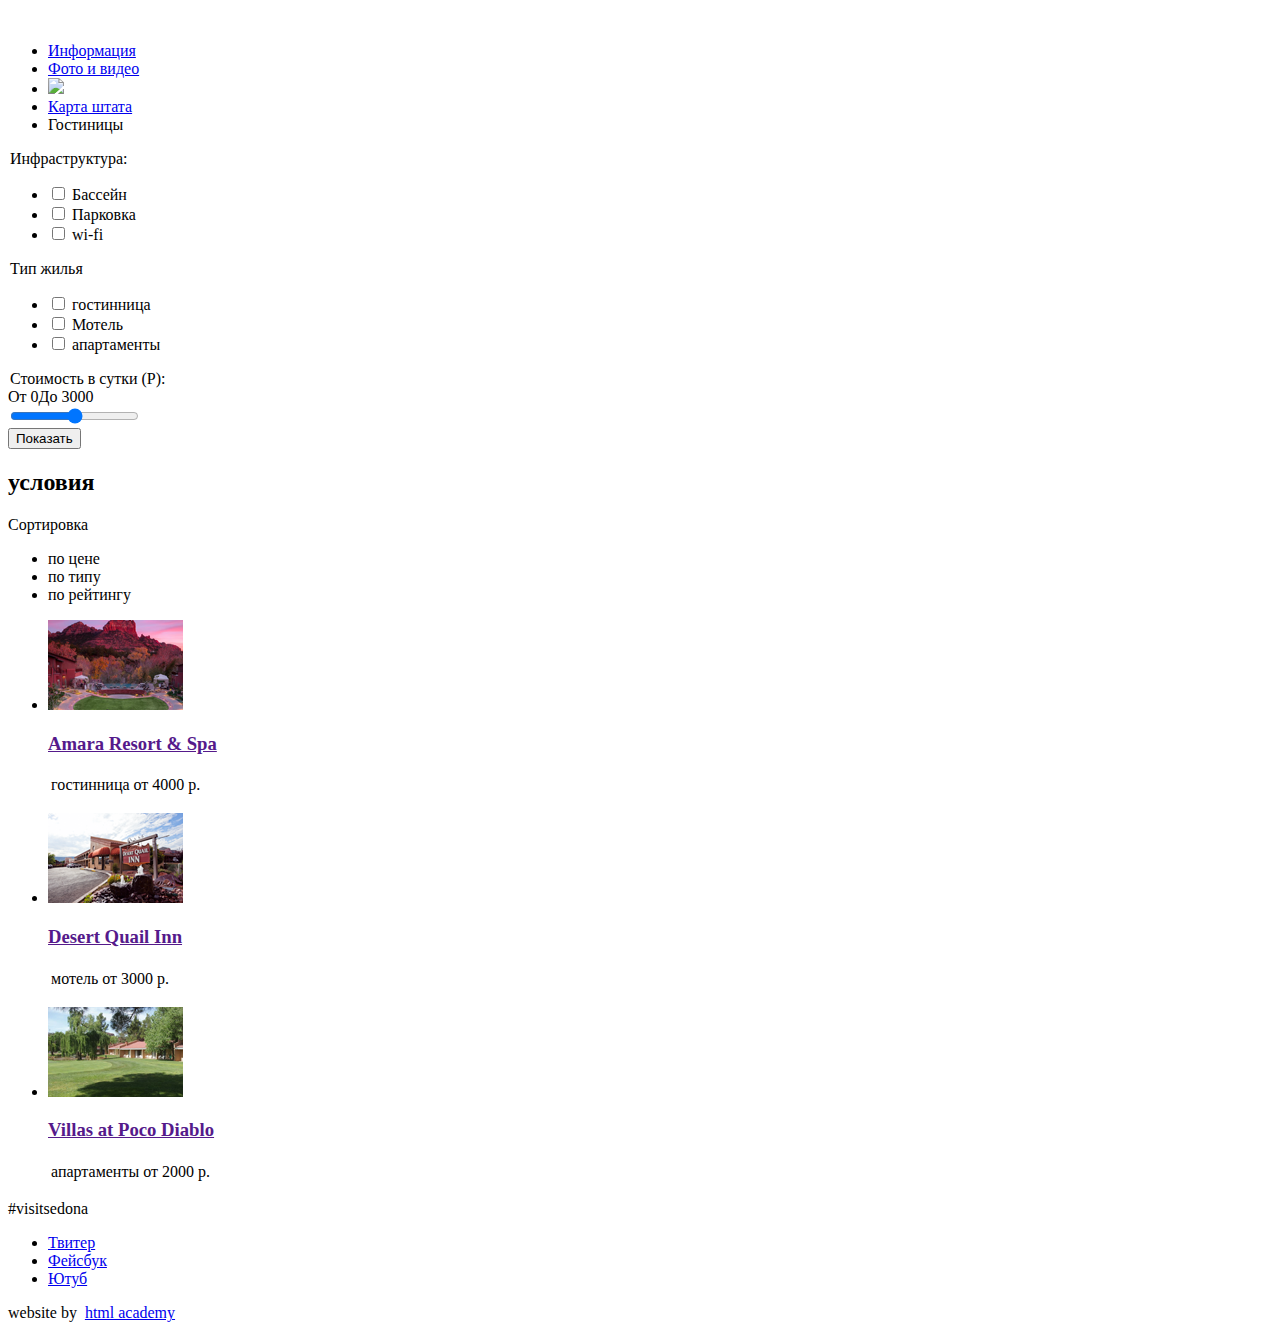
==== hotels.html @ 31e9baf9 "5 задание ... понял что ничего похоже не понял" ====
<!DOCTYPE html>
<html lang="ru">

<head>
  <meta charset="utf-8">
  <title>HTML Academy: Седона</title>
</head>

<body>
  <header>
    <nav class="main-navigation">
      <img src="https://via.placeholder.com/150x100" alt="">
      <ul>
        <li><a href="#">Информация</a></li>
        <li><a href="#">Фото и видео</a></li>
        <li><a href="index.html"><img src="img/logo-sedon.svg"></a></li>
        <li><a href="#">Карта штата</a></li>
        <li><a>Гостиницы</a></li>
      </ul>
    </nav>
  </header>
  <main>
    <form action="https://echo.htmlacademy.ru" method="post">
      <fildset class="checkbox-infrastructure">
        <legend class="infrastructure-legend">Инфраструктура:</legend>
        <div class="infrastructure">
          <ul>
            <li>
              <input type="checkbox" name="swiming-pool" id="a-swiming-pool">
              <label for="swiming-pool">Бассейн</label>
            </li>
            <li>
              <input type="checkbox" name="parking" id="a-parking">
              <label for="parking">Парковка</label>
            </li>
            <li>
              <input type="checkbox" name="wi-fi" id="a-wi-fi">
              <label for="a-wi-fi">wi-fi</label>
            </li>
          </ul>
        </div>
      </fildset>
      <fildset class="checkbox-type-of-house">
        <legend class="type-of-house-legend">Тип жилья</legend>
        <div class="type-of-house">
          <ul>
            <li>
              <input type="checkbox" name="hotel" id="a-hotel">
              <label for="a-hotel">гостинница</label>
            </li>
            <li>
              <input type="checkbox" name="motel" id="a-motel">
              <label for="a-motel">Мотель</label>
            </li>
            <li>
              <input type="checkbox" name="apartments" id="a-apartments">
              <label for="a-apartments">апартаменты</label>
            </li>
          </ul>
        </div>
      </fildset>
      <fildset>
        <legend class="price-per-day-legend">Стоимость в сутки (Р):</legend>
        <div class="price-per-day">
          <span class="price-min">От 0</span><span class="price-max">До 3000</span>
        </div>
        <div class="price-range">
          <label for="price-range"></label>
          <input type="range" name="price" id="price-range" min="0" max="3000" step="1">
        </div>
        <div class="show-request">
          <button type="submit" class="show-request">Показать</button>
        </div>
      </fildset>
    </form>
    <section>
      <h2 class="conditions">условия</h2>
    </section>
    <section>
      <p>Сортировка</p>
      <ul>
        <li class="price">по цене</li>
        <li class="type">по типу</li>
        <li class="rating">по рейтингу</li>
      </ul>
      <ul>
        <li>
          <img src="img/hotel-amara-resort.png">
          <h3 class="hotel-name"><a href="">Amara Resort & Spa</a></h3>
          <table>
            <tr>
              <td class="pricehotel">гостинница</td>
              <td class="pricehotel">от 4000 р.</td>
            </tr>
          </table>
          <a href="#"></a>
          <a href="#"></a>
        </li>
      </ul>
      <ul>
        <li>
          <img src="img/hotel-desert-quail.png">
          <h3 class="hotel-name"><a href="">Desert Quail Inn</a></h3>
          <table>
            <tr>
              <td class="pricehotel">мотель</td>
              <td class="pricehotel">от 3000 р.</td>
            </tr>
          </table>
          <a href="#"></a>
          <a href="#"></a>
        </li>
      </ul>
      <ul>
        <li>
          <img src="img/hotel-villas-at-poco-diablo.png">
          <h3 class="hotel-name"><a href="">Villas at Poco Diablo</a></h3>
          <table>
            <tr>
              <td class="pricehotel">апартаменты</td>
              <td class="pricehotel">от 2000 р.</td>
            </tr>
          </table>
          <a href="#"></a>
          <a href="#"></a>
        </li>
      </ul>
    </section>
  </main>
  <footer>
    <p>#visitsedona</p>
    <ul>
      <li><a href="#" class="social-link twitter" aria-label="">Твитер</a></li>
      <li><a href="#" class="social-link facebook" aria-label="">Фейсбук</a></li>
      <li><a href="#" class="social-link youtube" aria-label="">Ютуб</a></li>
    </ul>
    <span>website by</span>
    <img src="">
    <a href="https://htmlacademy.ru">html academy</a>
  </footer>
</body>

</html>
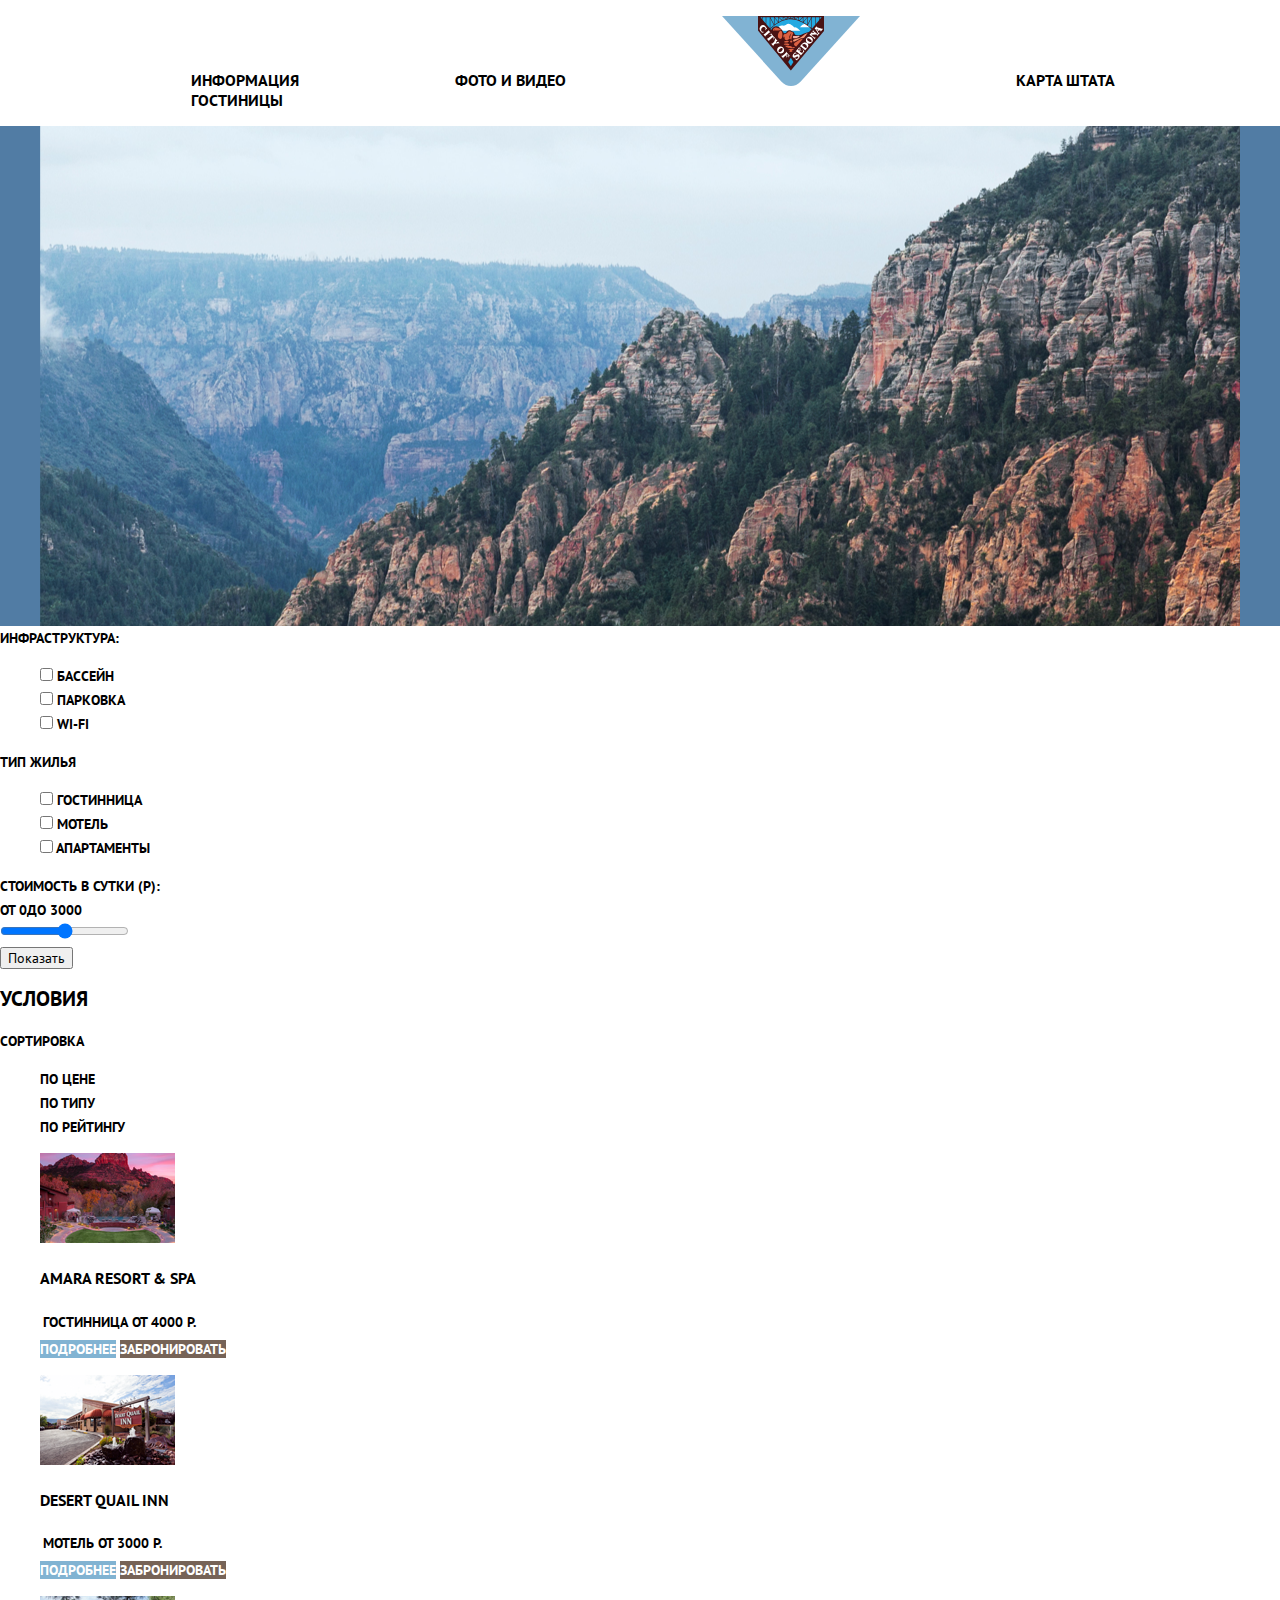
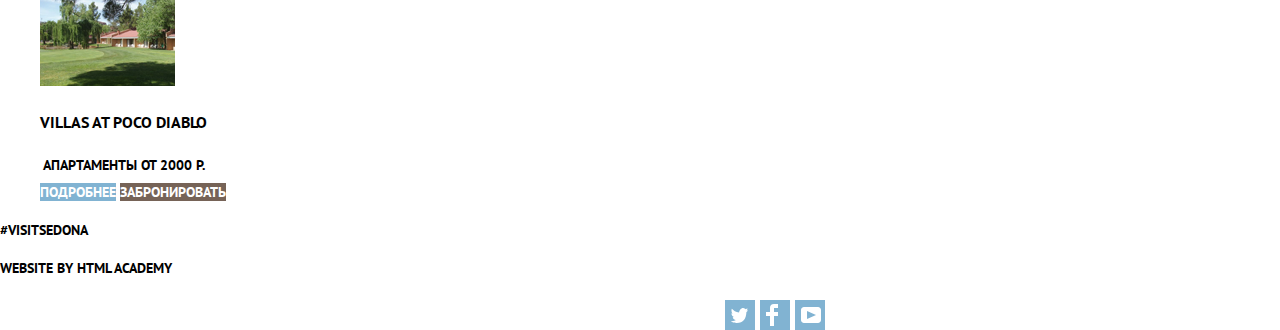
==== commit 78a45bf8: "выполнил 2 задания 5 урока" ====
--- a/hotels.html
+++ b/hotels.html
@@ -4,22 +4,28 @@
 <head>
   <meta charset="utf-8">
   <title>HTML Academy: Седона</title>
+  <link href="https://fonts.googleapis.com/css?family=PT+Sans:400,700&amp;subset=latin,cyrillic" rel="stylesheet"
+    type="text/css">
+  <link href="css/normalize.css" rel="stylesheet">
+  <link href="css/hotels.css" rel="stylesheet">
 </head>
 
 <body>
   <header>
     <nav class="main-navigation">
-      <img src="https://via.placeholder.com/150x100" alt="">
-      <ul>
+      <ul class="site-navigation">
         <li><a href="#">Информация</a></li>
         <li><a href="#">Фото и видео</a></li>
-        <li><a href="index.html"><img src="img/logo-sedon.svg"></a></li>
+        <li><a href="index.html"><img src="img/logo-sedona.svg" width="138" height="70" alt="Седона"></a></li>
         <li><a href="#">Карта штата</a></li>
         <li><a>Гостиницы</a></li>
       </ul>
     </nav>
   </header>
   <main>
+    <div class="top-image">
+      <img class="word-welcome">
+    </div>
     <form action="https://echo.htmlacademy.ru" method="post">
       <fildset class="checkbox-infrastructure">
         <legend class="infrastructure-legend">Инфраструктура:</legend>
@@ -83,60 +89,63 @@
         <li class="type">по типу</li>
         <li class="rating">по рейтингу</li>
       </ul>
+      <div class="hotels">
       <ul>
         <li>
           <img src="img/hotel-amara-resort.png">
-          <h3 class="hotel-name"><a href="">Amara Resort & Spa</a></h3>
+          <h3><a class="hotel-name amara" href="">Amara Resort & Spa</a></h3>
           <table>
             <tr>
               <td class="pricehotel">гостинница</td>
               <td class="pricehotel">от 4000 р.</td>
             </tr>
           </table>
-          <a href="#"></a>
-          <a href="#"></a>
+          <a class="btn-left" href="#">Подробнее</a>
+          <a class="btn-right" href="#">Забронировать</a>
         </li>
       </ul>
       <ul>
         <li>
           <img src="img/hotel-desert-quail.png">
-          <h3 class="hotel-name"><a href="">Desert Quail Inn</a></h3>
+          <h3><a class="hotel-name quail" href="">Desert Quail Inn</a></h3>
           <table>
             <tr>
               <td class="pricehotel">мотель</td>
               <td class="pricehotel">от 3000 р.</td>
             </tr>
           </table>
-          <a href="#"></a>
-          <a href="#"></a>
+          <a class="btn-left" href="#">Подробнее</a>
+          <a class="btn-right" href="#">Забронировать</a>
         </li>
       </ul>
       <ul>
         <li>
           <img src="img/hotel-villas-at-poco-diablo.png">
-          <h3 class="hotel-name"><a href="">Villas at Poco Diablo</a></h3>
+          <h3><a class="hotel-name poco" href="">Villas at Poco Diablo</a></h3>
           <table>
             <tr>
               <td class="pricehotel">апартаменты</td>
               <td class="pricehotel">от 2000 р.</td>
             </tr>
           </table>
-          <a href="#"></a>
-          <a href="#"></a>
+          <a class="btn-left" href="#">Подробнее</a>
+          <a class="btn-right" href="#">Забронировать</a>
         </li>
       </ul>
+      </div>
     </section>
   </main>
   <footer>
     <p>#visitsedona</p>
-    <ul>
-      <li><a href="#" class="social-link twitter" aria-label="">Твитер</a></li>
-      <li><a href="#" class="social-link facebook" aria-label="">Фейсбук</a></li>
-      <li><a href="#" class="social-link youtube" aria-label="">Ютуб</a></li>
+    <ul class="social">
+      <li><a class="social-link" href="#" value="twitter"><span class="twitter"></span></a> </li>
+      <li><a class="social-link" href="#" value="facebook"><span class="facebook"></span></a></li>
+      <li><a class="social-link" href="#" value="youtube"><span class="youtube"></span></a></li>
     </ul>
-    <span>website by</span>
-    <img src="">
-    <a href="https://htmlacademy.ru">html academy</a>
+    <div class="link-academy">
+      <span class="website-by">website by</span>
+      <a href="https://htmlacademy.ru">html academy</a>
+    </div>
   </footer>
 </body>
 
--- a/css/hotels.css
+++ b/css/hotels.css
@@ -0,0 +1,190 @@
+body {
+  margin: 0;
+  padding: 0;
+
+  font-family: "PT Sans", "Arial", sans-serif;
+  font-size: 14px;
+  line-height: 24px;
+  font-weight: 700;
+  color: #000000;
+  text-transform: uppercase;
+}
+
+a {
+  text-decoration: none;
+}
+
+.main-navigation {
+  font-size: 16px;
+  line-height: 20px;
+}
+
+.site-navigation a {
+  color: #000000;
+}
+
+.site-navigation a:hover {
+  color: #81b3d2;
+}
+
+.site-navigation a:active {
+  color: #cecece;
+}
+
+.site-navigation ul {
+  float: left;
+  margin-left: 150px;
+}
+
+.site-navigation li {
+  display: inline;
+  padding: 0px 1px;
+  margin-left: 150px;
+}
+
+.top-image {
+  position: relative;
+  height: 500px;
+  background: #517ca4 url("../img/sedona-home-screen.png") no-repeat 50% 21%;
+}
+
+ul {
+  list-style: none;
+}
+
+.hotels .amara {
+  color: #000000;
+}
+.hotels .amara:hover {
+  color: #81b3d2;
+}
+.hotels .amara:active {
+  color: #b2b2b2;
+}
+
+.hotels .quail {
+  color: #000000;
+}
+.hotels .quail:hover {
+  color: #81b3d2;
+}
+.hotels .quail:active {
+  color: #b2b2b2;
+}
+
+.hotels .poco {
+  color: #000000;
+}
+.hotels .poco:hover {
+  color: #81b3d2;
+}
+.hotels .poco:active {
+  color: #b2b2b2;
+}
+
+.btn-right {
+  color: white;
+  background-color: #766357;
+}
+
+
+.btn-right:hover {
+  color: white;
+  background-color: #604e43;
+}
+
+.btn-right:active {
+  color: #857871;
+  background-color: #503e33;
+  opacity: 0.8;
+}
+
+.btn-left {
+  background-color: #81b3d2;
+  color: #ffffff;
+}
+
+.btn-left:hover {
+  color: #ffffff;
+  background-color: #669ec0;
+}
+
+.btn-left:active {
+  color: #88b6d1;
+  background-color: #5496bd;
+  opacity: 0.8;
+}
+
+.footer p {
+  top: 15px;
+  position: relative;
+  left: 280px;
+}
+
+.social-link .twitter::before {
+  width: 30px;
+  content: "";
+  height: 30px;
+  left: 725px;
+  top: 1900px;
+  position: absolute;
+  background-position: 6px, center;
+  background-repeat: no-repeat;
+  background-image: url(/img/icon-twitter.svg);
+  background-color: #81b3d2;
+}
+
+.social-link .facebook::before {
+  content: "";
+  width: 30px;
+  height: 30px;
+  left: 760px;
+  top: 1900px;
+  position: absolute;
+  background-position: 6px, center;
+  background-repeat: no-repeat;
+  background-image: url(/img/fb-icon.svg);
+  background-color: #81b3d2;
+}
+
+.social-link .youtube::before {
+  content: "";
+  width: 30px;
+  height: 30px;
+  left: 795px;
+  top: 1900px;
+  position: absolute;
+  background-position: 6px, center;
+  background-repeat: no-repeat;
+  background-image: url(/img/icon-youtube.svg);
+  background-color: #81b3d2;
+}
+
+.social li {
+  background-color: #81b3d2;
+}
+
+.social li:focus {
+  background-color: #669ec0;
+}
+
+.social li:active {
+  background-color: #5496bd;
+  opacity: 0.8;
+}
+
+.footer .link-academy {
+  text-align: right;
+}
+
+.link-academy a {
+  color: #000000
+}
+
+.link-academy a:hover {
+  color: #81b3d2;
+}
+
+.link-academy a:active {
+  color: #bdbbbc;
+}
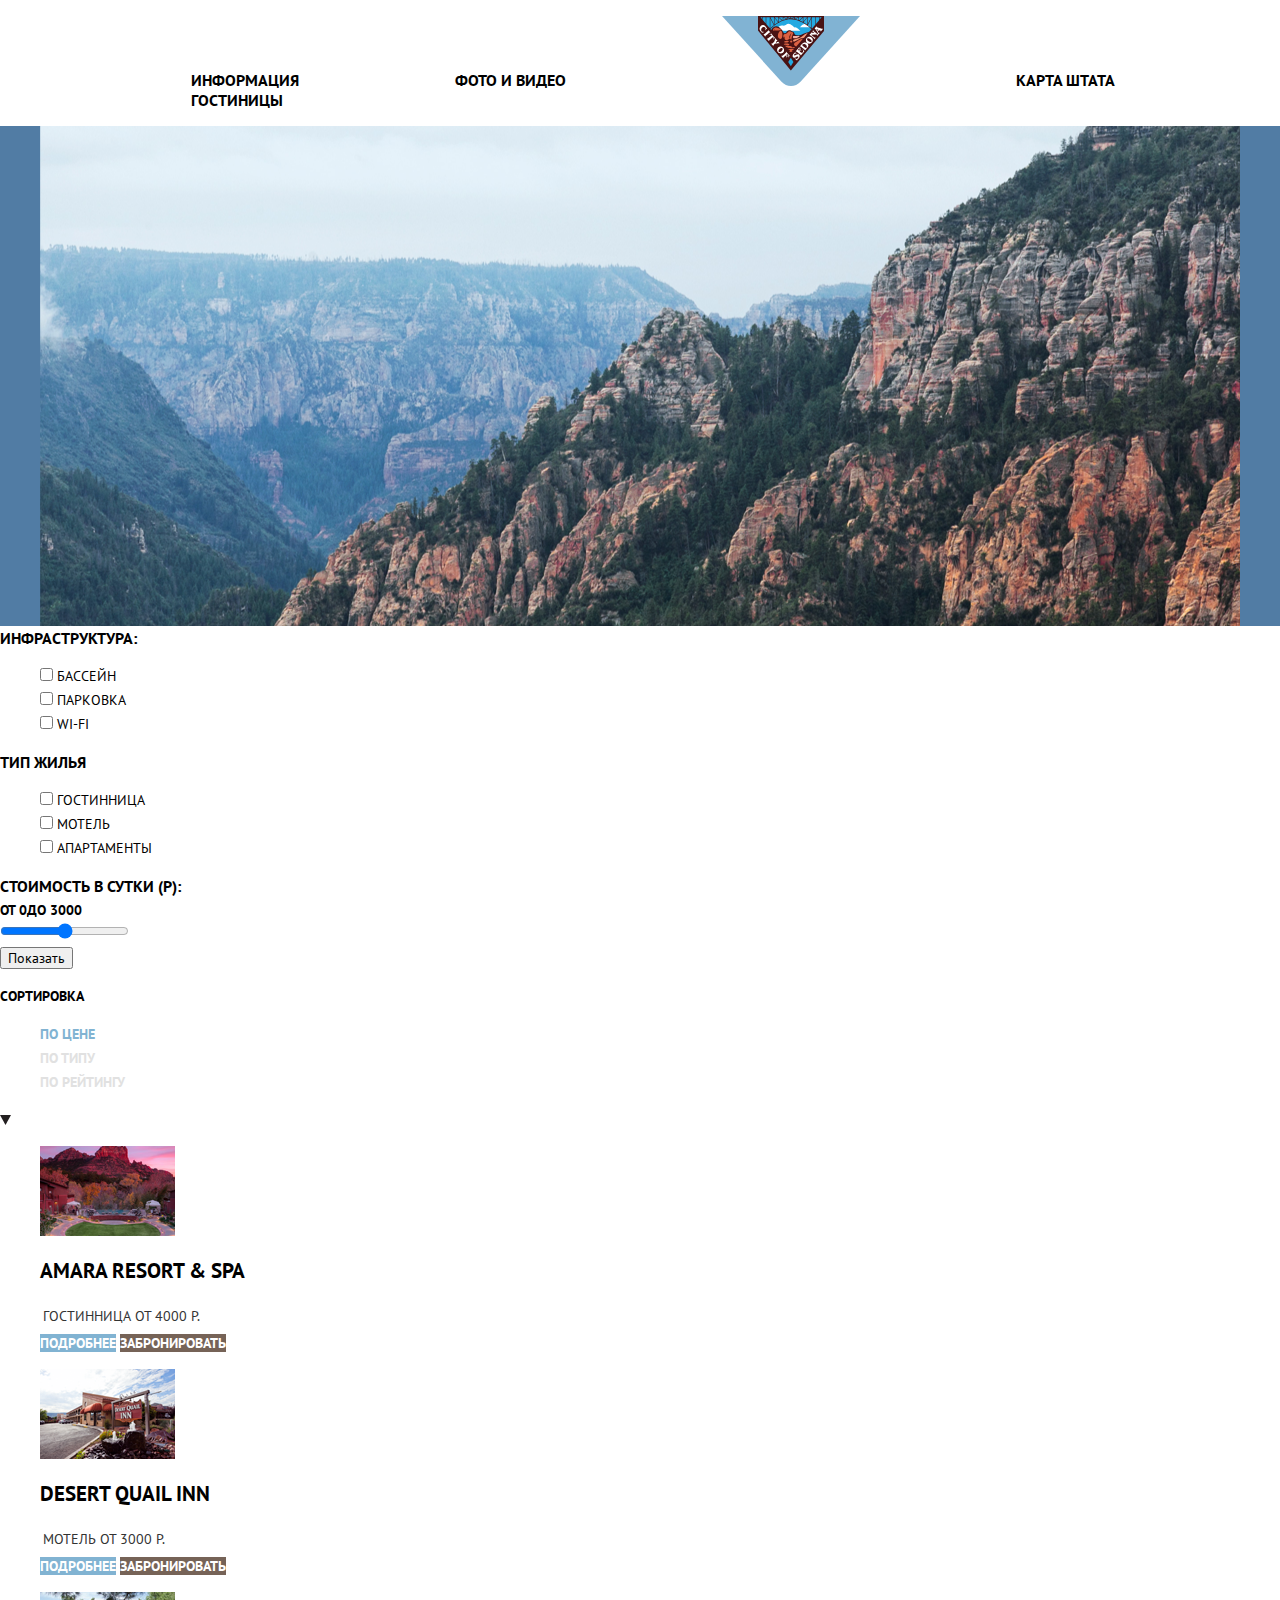
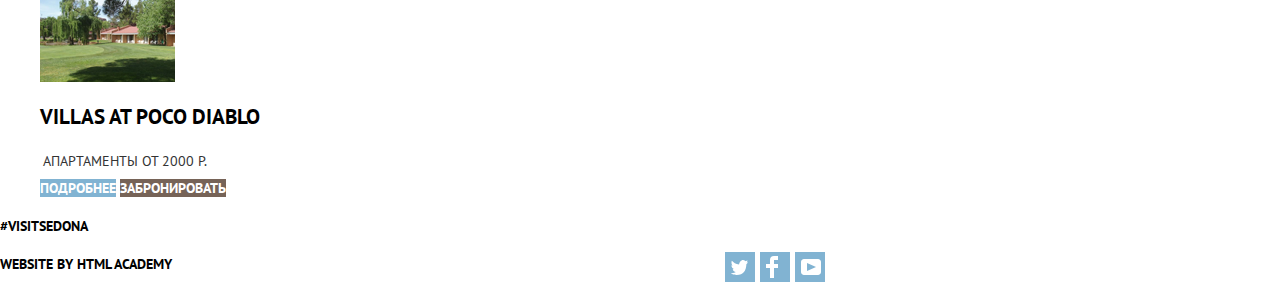
==== commit debfcf47: "доп задание 5 урок." ====
--- a/hotels.html
+++ b/hotels.html
@@ -7,7 +7,7 @@
   <link href="https://fonts.googleapis.com/css?family=PT+Sans:400,700&amp;subset=latin,cyrillic" rel="stylesheet"
     type="text/css">
   <link href="css/normalize.css" rel="stylesheet">
-  <link href="css/hotels.css" rel="stylesheet">
+  <link href="css/index.css" rel="stylesheet">
 </head>
 
 <body>
@@ -26,14 +26,14 @@
     <div class="top-image">
       <img class="word-welcome">
     </div>
-    <form action="https://echo.htmlacademy.ru" method="post">
+    <form class="section-criteria" action="https://echo.htmlacademy.ru" method="post">
       <fildset class="checkbox-infrastructure">
         <legend class="infrastructure-legend">Инфраструктура:</legend>
         <div class="infrastructure">
           <ul>
             <li>
               <input type="checkbox" name="swiming-pool" id="a-swiming-pool">
-              <label for="swiming-pool">Бассейн</label>
+              <label class="" for="swiming-pool">Бассейн</label>
             </li>
             <li>
               <input type="checkbox" name="parking" id="a-parking">
@@ -47,7 +47,7 @@
         </div>
       </fildset>
       <fildset class="checkbox-type-of-house">
-        <legend class="type-of-house-legend">Тип жилья</legend>
+        <legend class="type-house">Тип жилья</legend>
         <div class="type-of-house">
           <ul>
             <li>
@@ -80,28 +80,32 @@
       </fildset>
     </form>
     <section>
-      <h2 class="conditions">условия</h2>
-    </section>
-    <section>
+      <div class="section-sorting">
       <p>Сортировка</p>
       <ul>
-        <li class="price">по цене</li>
-        <li class="type">по типу</li>
-        <li class="rating">по рейтингу</li>
+        <li class="sorting price">по цене</li>
+        <li class="sorting type">по типу</li>
+        <li class="sorting rating">по рейтингу</li>
       </ul>
+      <!-- не могу понять как настроить стрелки -->
+      <div class="sorting-btn">
+      <a class="down-dir" href="#"><div class="icon-down"><img src="/img/icon-down-dir.svg"></div></a>
+      <a href="#"><div class="icon-up"></div></a>
+      </div>
+      </div>
       <div class="hotels">
       <ul>
         <li>
           <img src="img/hotel-amara-resort.png">
           <h3><a class="hotel-name amara" href="">Amara Resort & Spa</a></h3>
           <table>
-            <tr>
+            <tr >
               <td class="pricehotel">гостинница</td>
               <td class="pricehotel">от 4000 р.</td>
             </tr>
           </table>
-          <a class="btn-left" href="#">Подробнее</a>
-          <a class="btn-right" href="#">Забронировать</a>
+          <a class="btn btn-left" href="#">Подробнее</a>
+          <a class="btn btn-right" href="#">Забронировать</a>
         </li>
       </ul>
       <ul>
@@ -114,8 +118,8 @@
               <td class="pricehotel">от 3000 р.</td>
             </tr>
           </table>
-          <a class="btn-left" href="#">Подробнее</a>
-          <a class="btn-right" href="#">Забронировать</a>
+          <a class="btn btn-left" href="#">Подробнее</a>
+          <a class="btn btn-right" href="#">Забронировать</a>
         </li>
       </ul>
       <ul>
@@ -128,8 +132,8 @@
               <td class="pricehotel">от 2000 р.</td>
             </tr>
           </table>
-          <a class="btn-left" href="#">Подробнее</a>
-          <a class="btn-right" href="#">Забронировать</a>
+          <a class="btn btn-left" href="#">Подробнее</a>
+          <a class="btn btn-right" href="#">Забронировать</a>
         </li>
       </ul>
       </div>
@@ -137,7 +141,7 @@
   </main>
   <footer>
     <p>#visitsedona</p>
-    <ul class="social">
+    <ul class="x">
       <li><a class="social-link" href="#" value="twitter"><span class="twitter"></span></a> </li>
       <li><a class="social-link" href="#" value="facebook"><span class="facebook"></span></a></li>
       <li><a class="social-link" href="#" value="youtube"><span class="youtube"></span></a></li>
--- a/css/index.css
+++ b/css/index.css
@@ -0,0 +1,396 @@
+body {
+  margin: 0;
+  padding: 0;
+
+  font-family: "PT Sans", "Arial", sans-serif;
+  font-size: 14px;
+  line-height: 24px;
+  font-weight: 700;
+  color: #000000;
+  text-transform: uppercase;
+}
+
+a {
+  text-decoration: none;
+}
+
+.visually-hidden {
+  text-indent: 100%;
+  white-space: nowrap;
+  overflow: hidden;
+}
+
+.main-navigation {
+  font-size: 16px;
+  line-height: 20px;
+}
+
+.site-navigation a {
+  color: #000000;
+}
+
+.site-navigation a:hover {
+  color: #81b3d2;
+}
+
+.site-navigation a:active {
+  color: #cecece;
+}
+
+.site-navigation ul {
+  float: left;
+  margin-left: 150px;
+}
+
+.site-navigation li {
+  display: inline;
+  padding: 0px 1px;
+  margin-left: 150px;
+}
+
+.top-image {
+  position: relative;
+  height: 500px;
+  background: #517ca4 url("../img/sedona-home-screen.png") no-repeat 50% 21%;
+}
+
+ul {
+  list-style: none;
+}
+
+
+.word-welcome {
+  margin-top: 150px;
+  text-align: center;
+  font-size: 300px;
+}
+
+.future-promo {
+  text-align: center;
+  margin-top: 0px;
+}
+
+.future-promo h2 {
+  font-size: 21px;
+  text-transform: uppercase;
+  text-align: center;
+  font-family: sans-serif;
+  font-weight: bold;
+  word-wrap: break-word;
+  margin-top: 50px;
+}
+
+.future-promo p {
+  font-size: 14px;
+  color: #333333;
+  font-family: sans-serif;
+  font-weight: normal;
+}
+
+.future-blue h3 {
+  font-size: 21px;
+  font-weight: bold;
+}
+.future-blue p {
+  font-size: 14px;
+  font-weight: normal;
+}
+.future-blue .future-text {
+  color: #333333;
+}
+
+.section-one .item-blue {
+  width: 500px;
+  height: 200px;
+  background-color: #81b3d2 ;
+  color: #ffffff;
+}
+.section-one .number{
+  font-size: 14px;
+  font-weight: normal;
+}
+
+.section-two .item-blue {
+  width: 500px;
+  height: 200px;
+  background-color: #81b3d2 ;
+  color: #ffffff;
+}
+
+.search-btn {
+  background-color: #766357;
+  color: #ffffff;
+}
+
+.search-btn:hover {
+  background-color: #604e43;
+}
+
+.search-btn:active {
+  background-color: #503e33;
+}
+
+.form {
+  position: relative;
+  left: 650px;
+}
+
+.date-arrival,
+.date-deport {
+  background-color: #f2f2f2;
+  color: #000000;
+}
+
+.date-arrival:hover,
+.date-deport:hover {
+  background-color: #ebebeb;
+  color: #000000;
+}
+
+.date-arrival:focus,
+.date-deport:focus {
+  background-color: #ffffff;
+  color: #000000;
+}
+
+.button-minus,
+.button-plus {
+  color: #a9a9a9;
+}
+
+.button-minus:hover,
+.button-plus:hover {
+  color: #000000;
+}
+
+.button-minus:active,
+.button-minus:active {
+  color: #81b3d2;
+}
+
+.search {
+  position: absolute;
+  width: 50px;
+  height: 20px;
+  background-color: #81b3d2;
+  color: #ffffff;
+
+}
+
+.search:hover {
+  background-color: #669ec0;
+  color: #ffffff;
+}
+
+.search:active {
+  background-color: #5496bd;
+  color: #88b6d1;
+  opacity: 0.8;
+}
+
+.quote {
+  text-align: center;
+}
+
+.quote h2 {
+  font-size: 30px;
+  font-family: sans-serif;
+  font-weight: bold;
+  word-wrap: break-word;
+  text-align: center;
+  margin-top: 50px;
+}
+
+.quote p {
+  font-size: 14px;
+  font-family: sans-serif;
+  font-weight: normal;
+  text-align: center;
+  margin-top: 30px;
+}
+
+.footer p {
+  position: relative;
+  top: 15px;
+  left: 280px;
+}
+
+.social-link .twitter::before {
+  content: "";
+  width: 30px;
+  height: 30px;
+  left: 725px;
+
+  position: absolute;
+  background-position: 6px, center;
+  background-repeat: no-repeat;
+  background-image: url(/img/icon-twitter.svg);
+  background-color: #81b3d2;
+}
+
+.social-link .facebook::before {
+  content: "";
+  width: 30px;
+  height: 30px;
+  left: 760px;
+
+  position: absolute;
+  background-position: 6px, center;
+  background-repeat: no-repeat;
+  background-image: url(/img/fb-icon.svg);
+  background-color: #81b3d2;
+}
+
+.social-link .youtube::before {
+  content: "";
+  width: 30px;
+  height: 30px;
+  left: 795px;
+
+  position: absolute;
+  background-position: 6px, center;
+  background-repeat: no-repeat;
+  background-image: url(/img/icon-youtube.svg);
+  background-color: #81b3d2;
+}
+
+.social li {
+  background-color: #81b3d2;
+}
+
+.social li:focus {
+  background-color: #669ec0;
+}
+
+.social li:active {
+  background-color: #5496bd;
+  opacity: 0.8;
+}
+
+.footer .link-academy {
+  text-align: right;
+}
+
+.link-academy a {
+  color: #000000
+}
+
+.link-academy a:hover {
+  color: #81b3d2;
+}
+
+.link-academy a:active {
+  color: #bdbbbc;
+}
+
+.section-criteria label {
+  font-size: 14px;
+  font-weight: normal;
+}
+
+.section-criteria legend {
+  font-size: 16px;
+  font-weight: bold;
+}
+
+.section-sorting .price {
+  color: #81b3d2;
+}
+.section-sorting .type {
+  color: #e1e1e1;
+}
+.section-sorting .rating {
+  color: #e1e1e1;
+}
+.section-sorting .rating:hover {
+color: #81b3d2;
+}
+.section-sorting .rating:active {
+  color: #000000;
+}
+
+.hotels tr {
+  font-size: 14px;
+  font-weight: normal;
+  color: #333333;
+}
+
+.hotels .hotel-name {
+  font-size: 21px;
+  font-weight: bold;
+}
+
+.hotels .btn {
+  font-size: 14px;
+  font-weight: bold;
+}
+
+.hotels .amara {
+  color: #000000;
+}
+
+.hotels .amara:hover {
+  color: #81b3d2;
+}
+
+.hotels .amara:active {
+  color: #b2b2b2;
+}
+
+.hotels .quail {
+  color: #000000;
+}
+
+.hotels .quail:hover {
+  color: #81b3d2;
+}
+
+.hotels .quail:active {
+  color: #b2b2b2;
+}
+
+.hotels .poco {
+  color: #000000;
+}
+
+.hotels .poco:hover {
+  color: #81b3d2;
+}
+
+.hotels .poco:active {
+  color: #b2b2b2;
+}
+
+.btn-right {
+  color: white;
+  background-color: #766357;
+}
+
+
+.btn-right:hover {
+  color: white;
+  background-color: #604e43;
+}
+
+.btn-right:active {
+  color: #857871;
+  background-color: #503e33;
+  opacity: 0.8;
+}
+
+.btn-left {
+  background-color: #81b3d2;
+  color: #ffffff;
+}
+
+.btn-left:hover {
+  color: #ffffff;
+  background-color: #669ec0;
+}
+
+.btn-left:active {
+  color: #88b6d1;
+  background-color: #5496bd;
+  opacity: 0.8;
+}
+
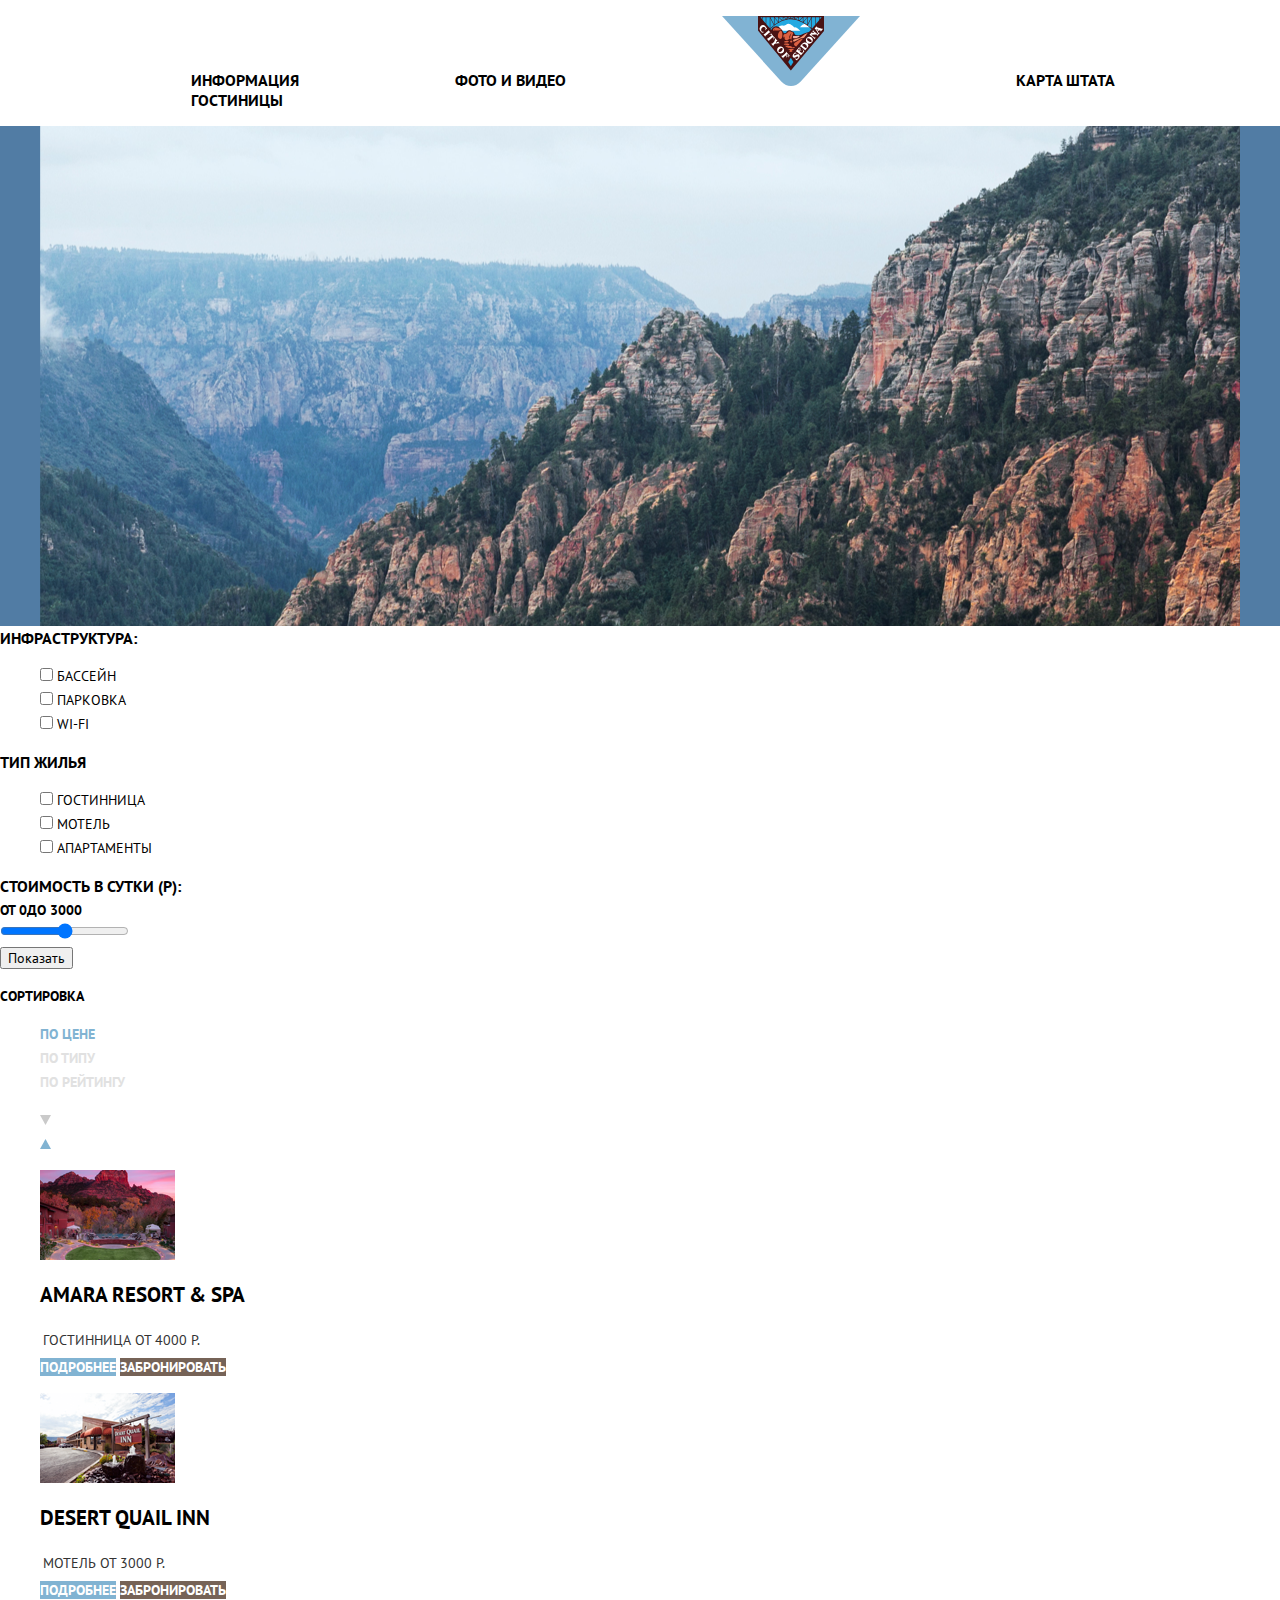
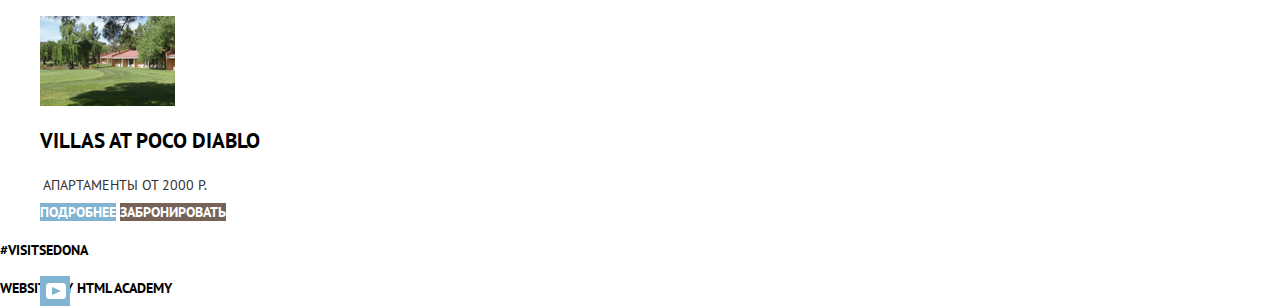
==== commit 51444d5a: "исправил все." ====
--- a/hotels.html
+++ b/hotels.html
@@ -81,67 +81,66 @@
     </form>
     <section>
       <div class="section-sorting">
-      <p>Сортировка</p>
-      <ul>
-        <li class="sorting price">по цене</li>
-        <li class="sorting type">по типу</li>
-        <li class="sorting rating">по рейтингу</li>
-      </ul>
-      <!-- не могу понять как настроить стрелки -->
-      <div class="sorting-btn">
-      <a class="down-dir" href="#"><div class="icon-down"><img src="/img/icon-down-dir.svg"></div></a>
-      <a href="#"><div class="icon-up"></div></a>
-      </div>
+        <p>Сортировка</p>
+        <ul>
+          <li class="sorting price"><a></a>по цене</li>
+          <li class="sorting type">по типу</li>
+          <li class="sorting rating">по рейтингу</li>
+        </ul>
+        <ul class="sorting-btn">
+          <li><a class="down-dir" href="#"><svg xmlns="http://www.w3.org/2000/svg" width="11" height="10"><path d="M5.5 10L0 0h11"/></svg></a></li>
+          <li><a class="up-dir" href="#"><svg xmlns="http://www.w3.org/2000/svg" width="11" height="10"><path d="M5.5 0L0 10h11z"/></svg></a></li>
+        </ul>
       </div>
       <div class="hotels">
-      <ul>
-        <li>
-          <img src="img/hotel-amara-resort.png">
-          <h3><a class="hotel-name amara" href="">Amara Resort & Spa</a></h3>
-          <table>
-            <tr >
-              <td class="pricehotel">гостинница</td>
-              <td class="pricehotel">от 4000 р.</td>
-            </tr>
-          </table>
-          <a class="btn btn-left" href="#">Подробнее</a>
-          <a class="btn btn-right" href="#">Забронировать</a>
-        </li>
-      </ul>
-      <ul>
-        <li>
-          <img src="img/hotel-desert-quail.png">
-          <h3><a class="hotel-name quail" href="">Desert Quail Inn</a></h3>
-          <table>
-            <tr>
-              <td class="pricehotel">мотель</td>
-              <td class="pricehotel">от 3000 р.</td>
-            </tr>
-          </table>
-          <a class="btn btn-left" href="#">Подробнее</a>
-          <a class="btn btn-right" href="#">Забронировать</a>
-        </li>
-      </ul>
-      <ul>
-        <li>
-          <img src="img/hotel-villas-at-poco-diablo.png">
-          <h3><a class="hotel-name poco" href="">Villas at Poco Diablo</a></h3>
-          <table>
-            <tr>
-              <td class="pricehotel">апартаменты</td>
-              <td class="pricehotel">от 2000 р.</td>
-            </tr>
-          </table>
-          <a class="btn btn-left" href="#">Подробнее</a>
-          <a class="btn btn-right" href="#">Забронировать</a>
-        </li>
-      </ul>
+        <ul>
+          <li>
+            <img src="img/hotel-amara-resort.png">
+            <h3><a class="hotel-name amara" href="">Amara Resort & Spa</a></h3>
+            <table>
+              <tr>
+                <td class="pricehotel">гостинница</td>
+                <td class="pricehotel">от 4000 р.</td>
+              </tr>
+            </table>
+            <a class="btn btn-details" href="#">Подробнее</a>
+            <a class="btn btn-to-book" href="#">Забронировать</a>
+          </li>
+        </ul>
+        <ul>
+          <li>
+            <img src="img/hotel-desert-quail.png">
+            <h3><a class="hotel-name quail" href="">Desert Quail Inn</a></h3>
+            <table>
+              <tr>
+                <td class="pricehotel">мотель</td>
+                <td class="pricehotel">от 3000 р.</td>
+              </tr>
+            </table>
+            <a class="btn btn-details" href="#">Подробнее</a>
+            <a class="btn btn-to-book" href="#">Забронировать</a>
+          </li>
+        </ul>
+        <ul>
+          <li>
+            <img src="img/hotel-villas-at-poco-diablo.png">
+            <h3><a class="hotel-name poco" href="">Villas at Poco Diablo</a></h3>
+            <table>
+              <tr>
+                <td class="pricehotel">апартаменты</td>
+                <td class="pricehotel">от 2000 р.</td>
+              </tr>
+            </table>
+            <a class="btn btn-details" href="#">Подробнее</a>
+            <a class="btn btn-to-book" href="#">Забронировать</a>
+          </li>
+        </ul>
       </div>
     </section>
   </main>
   <footer>
     <p>#visitsedona</p>
-    <ul class="x">
+    <ul class="social">
       <li><a class="social-link" href="#" value="twitter"><span class="twitter"></span></a> </li>
       <li><a class="social-link" href="#" value="facebook"><span class="facebook"></span></a></li>
       <li><a class="social-link" href="#" value="youtube"><span class="youtube"></span></a></li>
--- a/css/index.css
+++ b/css/index.css
@@ -71,30 +71,33 @@
 }
 
 .future-promo h2 {
+  margin: 0 auto;
   font-size: 21px;
   text-transform: uppercase;
   text-align: center;
-  font-family: sans-serif;
-  font-weight: bold;
-  word-wrap: break-word;
+  font-family: "PT Sans", "Arial", sans-serif;
+  font-weight: 700;
   margin-top: 50px;
+  width: 500px;
 }
 
 .future-promo p {
   font-size: 14px;
   color: #333333;
-  font-family: sans-serif;
-  font-weight: normal;
+  font-family: "PT Sans", "Arial", sans-serif;
+  font-weight: 400;
 }
 
 .future-blue h3 {
   font-size: 21px;
-  font-weight: bold;
-}
+  font-weight: 700;
+}
+
 .future-blue p {
   font-size: 14px;
-  font-weight: normal;
-}
+  font-weight: 400;
+}
+
 .future-blue .future-text {
   color: #333333;
 }
@@ -102,18 +105,19 @@
 .section-one .item-blue {
   width: 500px;
   height: 200px;
-  background-color: #81b3d2 ;
-  color: #ffffff;
-}
-.section-one .number{
-  font-size: 14px;
-  font-weight: normal;
+  background-color: #81b3d2;
+  color: #ffffff;
+}
+
+.section-one .number {
+  font-size: 14px;
+  font-weight: 400;
 }
 
 .section-two .item-blue {
   width: 500px;
   height: 200px;
-  background-color: #81b3d2 ;
+  background-color: #81b3d2;
   color: #ffffff;
 }
 
@@ -193,18 +197,19 @@
 }
 
 .quote h2 {
+  margin: 0 auto;
   font-size: 30px;
-  font-family: sans-serif;
-  font-weight: bold;
-  word-wrap: break-word;
+  font-family: "PT Sans", "Arial", sans-serif;
+  font-weight: 700;
   text-align: center;
   margin-top: 50px;
+  width: 500px;
 }
 
 .quote p {
   font-size: 14px;
-  font-family: sans-serif;
-  font-weight: normal;
+  font-family: "PT Sans", "Arial", sans-serif;
+  font-weight: 400;
   text-align: center;
   margin-top: 30px;
 }
@@ -215,16 +220,15 @@
   left: 280px;
 }
 
+
 .social-link .twitter::before {
   content: "";
   width: 30px;
   height: 30px;
-  left: 725px;
-
   position: absolute;
   background-position: 6px, center;
   background-repeat: no-repeat;
-  background-image: url(/img/icon-twitter.svg);
+  background-image: url("../img/icon-twitter.svg");
   background-color: #81b3d2;
 }
 
@@ -232,12 +236,10 @@
   content: "";
   width: 30px;
   height: 30px;
-  left: 760px;
-
   position: absolute;
   background-position: 6px, center;
   background-repeat: no-repeat;
-  background-image: url(/img/fb-icon.svg);
+  background-image: url("../img/fb-icon.svg");
   background-color: #81b3d2;
 }
 
@@ -245,12 +247,10 @@
   content: "";
   width: 30px;
   height: 30px;
-  left: 795px;
-
   position: absolute;
   background-position: 6px, center;
   background-repeat: no-repeat;
-  background-image: url(/img/icon-youtube.svg);
+  background-image: url("../img/icon-youtube.svg");
   background-color: #81b3d2;
 }
 
@@ -285,44 +285,68 @@
 
 .section-criteria label {
   font-size: 14px;
-  font-weight: normal;
+  font-weight: 400;
 }
 
 .section-criteria legend {
   font-size: 16px;
-  font-weight: bold;
+  font-weight: 700;
 }
 
 .section-sorting .price {
   color: #81b3d2;
 }
+
 .section-sorting .type {
   color: #e1e1e1;
 }
+
 .section-sorting .rating {
   color: #e1e1e1;
 }
+
 .section-sorting .rating:hover {
-color: #81b3d2;
-}
+  color: #81b3d2;
+}
+
 .section-sorting .rating:active {
   color: #000000;
 }
 
+.sorting-btn .down-dir {
+  fill: #cacaca;
+}
+.sorting-btn .down-dir:hover {
+  fill: #231f20;
+}
+.sorting-btn .down-dir:active {
+  fill: #81b3d2;
+}
+
+.sorting-btn .up-dir {
+  fill: #81b3d2;
+}
+.sorting-btn .up-dir:hover {
+  fill: #231f20;
+}
+.sorting-btn .up-dir:active {
+  fill: #81b3d2;
+}
+
 .hotels tr {
   font-size: 14px;
-  font-weight: normal;
+  font-weight: 400;
   color: #333333;
 }
 
 .hotels .hotel-name {
   font-size: 21px;
-  font-weight: bold;
+  font-weight: 700;
 }
 
 .hotels .btn {
   font-size: 14px;
-  font-weight: bold;
+  font-weight: 700;
 }
 
 .hotels .amara {
@@ -361,36 +385,34 @@
   color: #b2b2b2;
 }
 
-.btn-right {
+.btn-to-book {
   color: white;
   background-color: #766357;
 }
 
-
-.btn-right:hover {
+.btn-to-book:hover {
   color: white;
   background-color: #604e43;
 }
 
-.btn-right:active {
+.btn-to-book:active {
   color: #857871;
   background-color: #503e33;
   opacity: 0.8;
 }
 
-.btn-left {
-  background-color: #81b3d2;
-  color: #ffffff;
-}
-
-.btn-left:hover {
+.btn-details {
+  background-color: #81b3d2;
+  color: #ffffff;
+}
+
+.btn-details:hover {
   color: #ffffff;
   background-color: #669ec0;
 }
 
-.btn-left:active {
+.btn-details:active {
   color: #88b6d1;
   background-color: #5496bd;
   opacity: 0.8;
 }
-
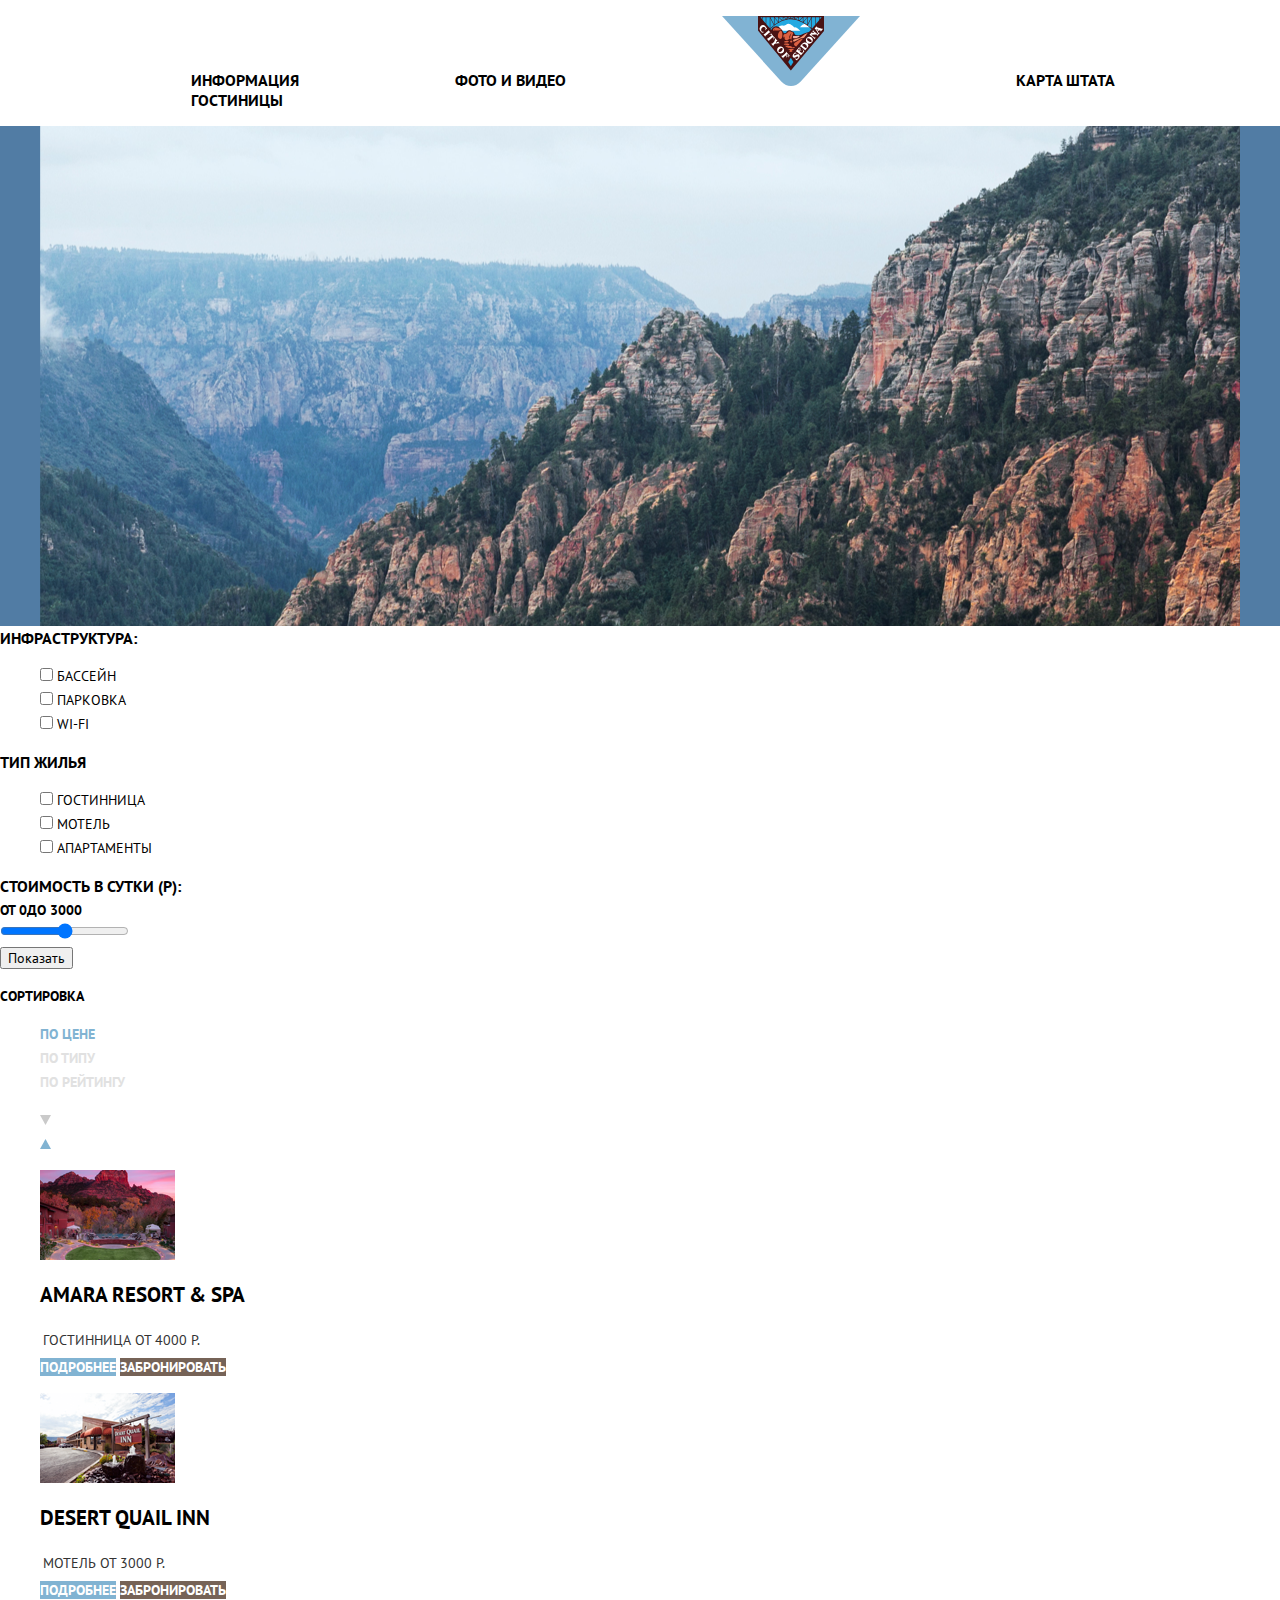
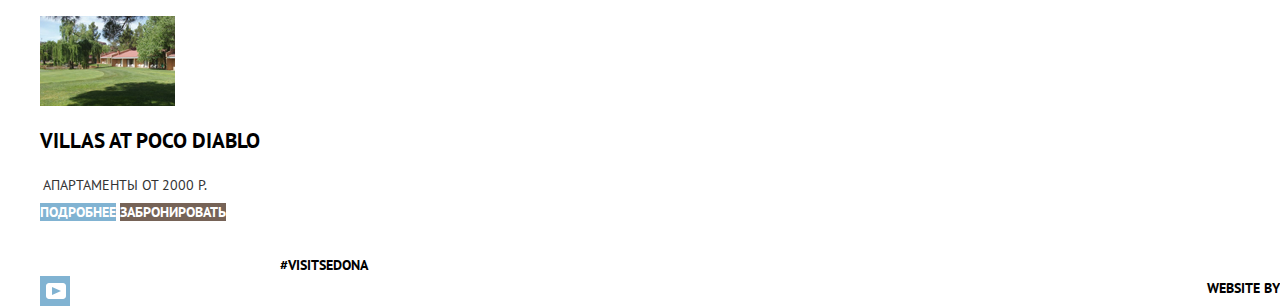
==== commit 66396c59: "6 задание" ====
--- a/hotels.html
+++ b/hotels.html
@@ -11,145 +11,155 @@
 </head>
 
 <body>
-  <header>
-    <nav class="main-navigation">
-      <ul class="site-navigation">
-        <li><a href="#">Информация</a></li>
-        <li><a href="#">Фото и видео</a></li>
-        <li><a href="index.html"><img src="img/logo-sedona.svg" width="138" height="70" alt="Седона"></a></li>
-        <li><a href="#">Карта штата</a></li>
-        <li><a>Гостиницы</a></li>
-      </ul>
-    </nav>
-  </header>
-  <main>
-    <div class="top-image">
-      <img class="word-welcome">
-    </div>
-    <form class="section-criteria" action="https://echo.htmlacademy.ru" method="post">
-      <fildset class="checkbox-infrastructure">
-        <legend class="infrastructure-legend">Инфраструктура:</legend>
-        <div class="infrastructure">
+  <div class="site">
+    <header>
+      <nav class="main-navigation">
+        <ul class="site-navigation">
+          <li><a href="#">Информация</a></li>
+          <li><a href="#">Фото и видео</a></li>
+          <li><a href="index.html"><img src="img/logo-sedona.svg" width="138" height="70" alt="Седона"></a></li>
+          <li><a href="#">Карта штата</a></li>
+          <li><a>Гостиницы</a></li>
+        </ul>
+      </nav>
+    </header>
+    <main>
+      <div class="top-image">
+        <img class="word-welcome">
+      </div>
+      <form class="section-criteria" action="https://echo.htmlacademy.ru" method="post">
+        <fildset class="checkbox-infrastructure">
+          <legend class="infrastructure-legend">Инфраструктура:</legend>
+          <div class="infrastructure">
+            <ul>
+              <li>
+                <input type="checkbox" name="swiming-pool" id="a-swiming-pool">
+                <label class="" for="swiming-pool">Бассейн</label>
+              </li>
+              <li>
+                <input type="checkbox" name="parking" id="a-parking">
+                <label for="parking">Парковка</label>
+              </li>
+              <li>
+                <input type="checkbox" name="wi-fi" id="a-wi-fi">
+                <label for="a-wi-fi">wi-fi</label>
+              </li>
+            </ul>
+          </div>
+        </fildset>
+        <fildset class="checkbox-type-of-house">
+          <legend class="type-house">Тип жилья</legend>
+          <div class="type-of-house">
+            <ul>
+              <li>
+                <input type="checkbox" name="hotel" id="a-hotel">
+                <label for="a-hotel">гостинница</label>
+              </li>
+              <li>
+                <input type="checkbox" name="motel" id="a-motel">
+                <label for="a-motel">Мотель</label>
+              </li>
+              <li>
+                <input type="checkbox" name="apartments" id="a-apartments">
+                <label for="a-apartments">апартаменты</label>
+              </li>
+            </ul>
+          </div>
+        </fildset>
+        <fildset>
+          <legend class="price-per-day-legend">Стоимость в сутки (Р):</legend>
+          <div class="price-per-day">
+            <span class="price-min">От 0</span><span class="price-max">До 3000</span>
+          </div>
+          <div class="price-range">
+            <label for="price-range"></label>
+            <input type="range" name="price" id="price-range" min="0" max="3000" step="1">
+          </div>
+          <div class="show-request">
+            <button type="submit" class="show-request">Показать</button>
+          </div>
+        </fildset>
+      </form>
+      <section>
+        <div class="section-sorting">
+          <p>Сортировка</p>
           <ul>
+            <li class="sorting price"><a></a>по цене</li>
+            <li class="sorting type">по типу</li>
+            <li class="sorting rating">по рейтингу</li>
+          </ul>
+          <ul class="sorting-btn">
+            <li><a class="down-dir" href="#"><svg xmlns="http://www.w3.org/2000/svg" width="11" height="10">
+                  <path d="M5.5 10L0 0h11" /></svg></a></li>
+            <li><a class="up-dir" href="#"><svg xmlns="http://www.w3.org/2000/svg" width="11" height="10">
+                  <path d="M5.5 0L0 10h11z" /></svg></a></li>
+          </ul>
+        </div>
+        <div class="hotels">
+          <ul class="hotel hotel-amara">
             <li>
-              <input type="checkbox" name="swiming-pool" id="a-swiming-pool">
-              <label class="" for="swiming-pool">Бассейн</label>
+              <img src="img/hotel-amara-resort.png">
+              <div class="amara-description">
+              <h3><a class="hotel-name amara" href="">Amara Resort & Spa</a></h3>
+              <table>
+                <tr>
+                  <td class="pricehotel">гостинница</td>
+                  <td class="pricehotel">от 4000 р.</td>
+                </tr>
+              </table>
+              <a class="btn btn-details" href="#">Подробнее</a>
+              <a class="btn btn-to-book" href="#">Забронировать</a>
+            </div>
             </li>
+          </ul>
+          <ul class="hotel hotel-desert">
             <li>
-              <input type="checkbox" name="parking" id="a-parking">
-              <label for="parking">Парковка</label>
+              <img src="img/hotel-desert-quail.png">
+              <h3><a class="hotel-name quail" href="">Desert Quail Inn</a></h3>
+              <table>
+                <tr>
+                  <td class="pricehotel">мотель</td>
+                  <td class="pricehotel">от 3000 р.</td>
+                </tr>
+              </table>
+              <a class="btn btn-details" href="#">Подробнее</a>
+              <a class="btn btn-to-book" href="#">Забронировать</a>
             </li>
+          </ul>
+          <ul class="hotel hotel-villas">
             <li>
-              <input type="checkbox" name="wi-fi" id="a-wi-fi">
-              <label for="a-wi-fi">wi-fi</label>
+              <img src="img/hotel-villas-at-poco-diablo.png">
+              <h3><a class="hotel-name poco" href="">Villas at Poco Diablo</a></h3>
+              <table>
+                <tr>
+                  <td class="pricehotel">апартаменты</td>
+                  <td class="pricehotel">от 2000 р.</td>
+                </tr>
+              </table>
+              <a class="btn btn-details" href="#">Подробнее</a>
+              <a class="btn btn-to-book" href="#">Забронировать</a>
             </li>
           </ul>
         </div>
-      </fildset>
-      <fildset class="checkbox-type-of-house">
-        <legend class="type-house">Тип жилья</legend>
-        <div class="type-of-house">
-          <ul>
-            <li>
-              <input type="checkbox" name="hotel" id="a-hotel">
-              <label for="a-hotel">гостинница</label>
-            </li>
-            <li>
-              <input type="checkbox" name="motel" id="a-motel">
-              <label for="a-motel">Мотель</label>
-            </li>
-            <li>
-              <input type="checkbox" name="apartments" id="a-apartments">
-              <label for="a-apartments">апартаменты</label>
-            </li>
-          </ul>
+      </section>
+    </main>
+    <footer>
+      <div class="footer">
+        <div class="visit-sedona">
+          <p>#visitsedona</p>
         </div>
-      </fildset>
-      <fildset>
-        <legend class="price-per-day-legend">Стоимость в сутки (Р):</legend>
-        <div class="price-per-day">
-          <span class="price-min">От 0</span><span class="price-max">До 3000</span>
+        <ul class="social">
+          <li><a class="social-link" href="#" value="twitter"><span class="twitter"></span></a> </li>
+          <li><a class="social-link" href="#" value="facebook"><span class="facebook"></span></a></li>
+          <li><a class="social-link" href="#" value="youtube"><span class="youtube"></span></a></li>
+        </ul>
+        <div class="link-academy">
+          <span class="website-by">website by</span>
+          <a href="https://htmlacademy.ru"></a>
         </div>
-        <div class="price-range">
-          <label for="price-range"></label>
-          <input type="range" name="price" id="price-range" min="0" max="3000" step="1">
-        </div>
-        <div class="show-request">
-          <button type="submit" class="show-request">Показать</button>
-        </div>
-      </fildset>
-    </form>
-    <section>
-      <div class="section-sorting">
-        <p>Сортировка</p>
-        <ul>
-          <li class="sorting price"><a></a>по цене</li>
-          <li class="sorting type">по типу</li>
-          <li class="sorting rating">по рейтингу</li>
-        </ul>
-        <ul class="sorting-btn">
-          <li><a class="down-dir" href="#"><svg xmlns="http://www.w3.org/2000/svg" width="11" height="10"><path d="M5.5 10L0 0h11"/></svg></a></li>
-          <li><a class="up-dir" href="#"><svg xmlns="http://www.w3.org/2000/svg" width="11" height="10"><path d="M5.5 0L0 10h11z"/></svg></a></li>
-        </ul>
       </div>
-      <div class="hotels">
-        <ul>
-          <li>
-            <img src="img/hotel-amara-resort.png">
-            <h3><a class="hotel-name amara" href="">Amara Resort & Spa</a></h3>
-            <table>
-              <tr>
-                <td class="pricehotel">гостинница</td>
-                <td class="pricehotel">от 4000 р.</td>
-              </tr>
-            </table>
-            <a class="btn btn-details" href="#">Подробнее</a>
-            <a class="btn btn-to-book" href="#">Забронировать</a>
-          </li>
-        </ul>
-        <ul>
-          <li>
-            <img src="img/hotel-desert-quail.png">
-            <h3><a class="hotel-name quail" href="">Desert Quail Inn</a></h3>
-            <table>
-              <tr>
-                <td class="pricehotel">мотель</td>
-                <td class="pricehotel">от 3000 р.</td>
-              </tr>
-            </table>
-            <a class="btn btn-details" href="#">Подробнее</a>
-            <a class="btn btn-to-book" href="#">Забронировать</a>
-          </li>
-        </ul>
-        <ul>
-          <li>
-            <img src="img/hotel-villas-at-poco-diablo.png">
-            <h3><a class="hotel-name poco" href="">Villas at Poco Diablo</a></h3>
-            <table>
-              <tr>
-                <td class="pricehotel">апартаменты</td>
-                <td class="pricehotel">от 2000 р.</td>
-              </tr>
-            </table>
-            <a class="btn btn-details" href="#">Подробнее</a>
-            <a class="btn btn-to-book" href="#">Забронировать</a>
-          </li>
-        </ul>
-      </div>
-    </section>
-  </main>
-  <footer>
-    <p>#visitsedona</p>
-    <ul class="social">
-      <li><a class="social-link" href="#" value="twitter"><span class="twitter"></span></a> </li>
-      <li><a class="social-link" href="#" value="facebook"><span class="facebook"></span></a></li>
-      <li><a class="social-link" href="#" value="youtube"><span class="youtube"></span></a></li>
-    </ul>
-    <div class="link-academy">
-      <span class="website-by">website by</span>
-      <a href="https://htmlacademy.ru">html academy</a>
-    </div>
-  </footer>
+    </footer>
+  </div>
 </body>
 
 </html>
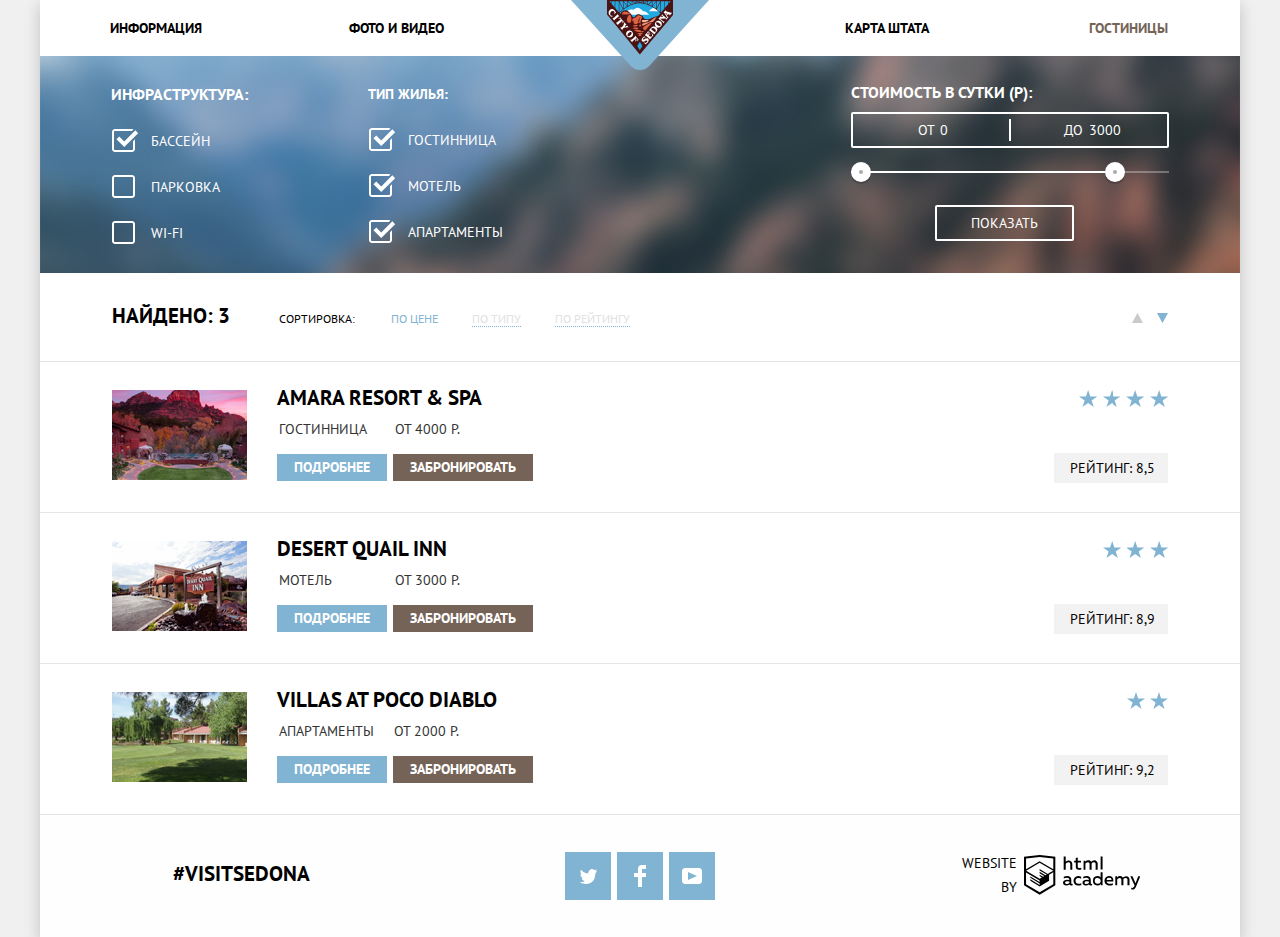
==== commit 20f4e437: "правки" ====
--- a/hotels.html
+++ b/hotels.html
@@ -11,152 +11,172 @@
 </head>
 
 <body>
-  <div class="site">
+  <div class="site-hotels site">
     <header>
       <nav class="main-navigation">
         <ul class="site-navigation">
-          <li><a href="#">Информация</a></li>
-          <li><a href="#">Фото и видео</a></li>
-          <li><a href="index.html"><img src="img/logo-sedona.svg" width="138" height="70" alt="Седона"></a></li>
-          <li><a href="#">Карта штата</a></li>
-          <li><a>Гостиницы</a></li>
+          <li class="menu-item-left"><a href="#">Информация</a></li>
+          <li class="menu-item-left"><a href="#">Фото и видео</a></li>
+          <li class="menu-item-right"><a href="#">Карта штата</a></li>
+          <li class="menu-item-right"><a class="active">Гостиницы</a></li>
         </ul>
+        <a class="logo-sedona" href="index.html">
+          <img src="img/logo-sedona.svg" width="138" height="70" alt="Седона">
+        </a>
       </nav>
     </header>
     <main>
-      <div class="top-image">
-        <img class="word-welcome">
-      </div>
+      <h2 class="visually-hidden">Подбор гостиниц</h2>
       <form class="section-criteria" action="https://echo.htmlacademy.ru" method="post">
-        <fildset class="checkbox-infrastructure">
-          <legend class="infrastructure-legend">Инфраструктура:</legend>
-          <div class="infrastructure">
-            <ul>
-              <li>
-                <input type="checkbox" name="swiming-pool" id="a-swiming-pool">
-                <label class="" for="swiming-pool">Бассейн</label>
-              </li>
-              <li>
-                <input type="checkbox" name="parking" id="a-parking">
-                <label for="parking">Парковка</label>
-              </li>
-              <li>
-                <input type="checkbox" name="wi-fi" id="a-wi-fi">
-                <label for="a-wi-fi">wi-fi</label>
-              </li>
-            </ul>
+        <div class="form-group-checkbox type-infrastructure">
+          <b class="infrastructure-legend">Инфраструктура:</b>
+          <ul class="searching-checkbox infrastructure-checkbox">
+            <li class="swiming-pool-checkbox">
+              <input class="checkbox" type="checkbox" name="swiming-pool" id="swiming-pool" checked>
+              <label class="label-for-checkbox" for="swiming-pool">Бассейн</label>
+            </li>
+            <li class="parking-checkbox">
+              <input class="checkbox" type="checkbox" name="parking" id="parking">
+              <label class="label-for-checkbox" for="parking">Парковка</label>
+            </li>
+            <li class="wi-fi-checkbox">
+              <input class="checkbox" type="checkbox" name="wi-fi" id="wi-fi">
+              <label class="label-for-checkbox" for="wi-fi">wi-fi</label>
+            </li>
+          </ul>
+        </div>
+        <div class="form-group-checkbox type-house">
+          <b class="type-house">Тип жилья:</b>
+          <ul class="searching-checkbox type-house-checkbox">
+            <li class="hotel-checkbox">
+              <input class="checkbox" type="checkbox" name="hotel" id="hotel" checked>
+              <label class="label-for-checkbox" for="hotel">гостинница</label>
+            </li>
+            <li class="motel-checkbox">
+              <input class="checkbox" type="checkbox" name="motel" id="motel" checked>
+              <label class="label-for-checkbox" for="motel">Мотель</label>
+            </li>
+            <li class="apartments-checkbox">
+              <input class="checkbox" type="checkbox" name="apartments" id="apartments" checked>
+              <label class="label-for-checkbox" for="apartments">апартаменты</label>
+            </li>
+          </ul>
+        </div>
+        <div class="filter-range">
+          <div class="filter-range-title">Стоимость в сутки (р):</div>
+          <div class="price-controls">
+            <label class="min-price">от <input type="text" name="min-price" value="0"></label>
+            <label class="max-price">до <input type="text" name="max-price" value="3000"></label>
           </div>
-        </fildset>
-        <fildset class="checkbox-type-of-house">
-          <legend class="type-house">Тип жилья</legend>
-          <div class="type-of-house">
-            <ul>
-              <li>
-                <input type="checkbox" name="hotel" id="a-hotel">
-                <label for="a-hotel">гостинница</label>
-              </li>
-              <li>
-                <input type="checkbox" name="motel" id="a-motel">
-                <label for="a-motel">Мотель</label>
-              </li>
-              <li>
-                <input type="checkbox" name="apartments" id="a-apartments">
-                <label for="a-apartments">апартаменты</label>
-              </li>
-            </ul>
+          <div class="range-controls">
+            <div class="scale">
+              <div class="bar"></div>
+            </div>
+            <div class="range-toggle range-toggle-min"></div>
+            <div class="range-toggle range-toggle-max"></div>
           </div>
-        </fildset>
-        <fildset>
-          <legend class="price-per-day-legend">Стоимость в сутки (Р):</legend>
-          <div class="price-per-day">
-            <span class="price-min">От 0</span><span class="price-max">До 3000</span>
-          </div>
-          <div class="price-range">
-            <label for="price-range"></label>
-            <input type="range" name="price" id="price-range" min="0" max="3000" step="1">
-          </div>
-          <div class="show-request">
-            <button type="submit" class="show-request">Показать</button>
-          </div>
-        </fildset>
+          <button class="btn-transparent" type="submit">Показать</button>
+        </div>
       </form>
       <section>
+        <h2 class="visually-hidden">Результат поиска отелей</h2>
         <div class="section-sorting">
-          <p>Сортировка</p>
-          <ul>
-            <li class="sorting price"><a></a>по цене</li>
-            <li class="sorting type">по типу</li>
-            <li class="sorting rating">по рейтингу</li>
+          <b>Найдено: 3</b>
+          <p>Сортировка:</p>
+          <ul class="sorting-form">
+            <li class="sorting active price"><a>по цене</a></li>
+            <li class="sorting type"><a>по типу</a></li>
+            <li class="sorting sort-rating"><a>по рейтингу</a></li>
           </ul>
           <ul class="sorting-btn">
-            <li><a class="down-dir" href="#"><svg xmlns="http://www.w3.org/2000/svg" width="11" height="10">
-                  <path d="M5.5 10L0 0h11" /></svg></a></li>
-            <li><a class="up-dir" href="#"><svg xmlns="http://www.w3.org/2000/svg" width="11" height="10">
-                  <path d="M5.5 0L0 10h11z" /></svg></a></li>
+            <li>
+              <a class="down-dir" href="#">
+                <svg xmlns="http://www.w3.org/2000/svg" width="11" height="10">
+                  <path d="M5.5 0L0 10h11z" />
+                </svg>
+              </a>
+            </li>
+            <li>
+              <a class="up-dir" href="#">
+                <svg xmlns="http://www.w3.org/2000/svg" width="11" height="10">
+                  <path d="M5.5 10L0 0h11" />
+                </svg>
+              </a>
+            </li>
           </ul>
         </div>
         <div class="hotels">
-          <ul class="hotel hotel-amara">
-            <li>
-              <img src="img/hotel-amara-resort.png">
-              <div class="amara-description">
-              <h3><a class="hotel-name amara" href="">Amara Resort & Spa</a></h3>
-              <table>
-                <tr>
-                  <td class="pricehotel">гостинница</td>
-                  <td class="pricehotel">от 4000 р.</td>
-                </tr>
-              </table>
-              <a class="btn btn-details" href="#">Подробнее</a>
-              <a class="btn btn-to-book" href="#">Забронировать</a>
-            </div>
+          <ul>
+            <li class="hotel hotel-amara">
+              <img src="img/hotel-amara-resort.jpg" alt="Фото Amara Resort & Spa">
+              <div class="hotel-description amara-description">
+                <h3><a class="hotel-name amara" href="#">Amara Resort & Spa</a></h3>
+                <table class="hotel-table">
+                  <tr>
+                    <td class="pricehotel">гостинница</td>
+                    <td class="pricehotel">от 4000 р.</td>
+                  </tr>
+                </table>
+                <a class="btn btn-details" href="#">Подробнее</a>
+                <a class="btn btn-to-book" href="#">Забронировать</a>
+              </div>
+              <div class="rating">
+                <span class="rating-star four-stars"> four stars</span>
+                <p class="rating-number">Рейтинг: 8,5</p>
+              </div>
             </li>
-          </ul>
-          <ul class="hotel hotel-desert">
-            <li>
-              <img src="img/hotel-desert-quail.png">
-              <h3><a class="hotel-name quail" href="">Desert Quail Inn</a></h3>
-              <table>
-                <tr>
-                  <td class="pricehotel">мотель</td>
-                  <td class="pricehotel">от 3000 р.</td>
-                </tr>
-              </table>
-              <a class="btn btn-details" href="#">Подробнее</a>
-              <a class="btn btn-to-book" href="#">Забронировать</a>
+            <li class="hotel hotel-desert">
+              <img src="img/hotel-desert-quail.jpg" alt="Фото Desert Quail Inn">
+              <div class="hotel-description desert-description">
+                <h3><a class="hotel-name quail" href="#">Desert Quail Inn</a></h3>
+                <table class="hotel-table">
+                  <tr>
+                    <td class="pricehotel">мотель</td>
+                    <td class="pricehotel">от 3000 р.</td>
+                  </tr>
+                </table>
+                <a class="btn btn-details" href="#">Подробнее</a>
+                <a class="btn btn-to-book" href="#">Забронировать</a>
+              </div>
+              <div class="rating">
+                <span class="rating-star three-stars">three stars</span>
+                <p class="rating-number">Рейтинг: 8,9</p>
+              </div>
             </li>
-          </ul>
-          <ul class="hotel hotel-villas">
-            <li>
-              <img src="img/hotel-villas-at-poco-diablo.png">
-              <h3><a class="hotel-name poco" href="">Villas at Poco Diablo</a></h3>
-              <table>
-                <tr>
-                  <td class="pricehotel">апартаменты</td>
-                  <td class="pricehotel">от 2000 р.</td>
-                </tr>
-              </table>
-              <a class="btn btn-details" href="#">Подробнее</a>
-              <a class="btn btn-to-book" href="#">Забронировать</a>
+            <li class="hotel hotel-villas">
+              <img src="img/hotel-villas-at-poco-diablo.jpg" alt="Фото Villas at Poco Diablo">
+              <div class="hotel-description villaas-description">
+                <h3><a class="hotel-name poco" href="#">Villas at Poco Diablo</a></h3>
+                <table class="hotel-table">
+                  <tr>
+                    <td class="pricehotel">апартаменты</td>
+                    <td class="pricehotel">от 2000 р.</td>
+                  </tr>
+                </table>
+                <a class="btn btn-details" href="#">Подробнее</a>
+                <a class="btn btn-to-book" href="#">Забронировать</a>
+              </div>
+              <div class="rating">
+                <span class="rating-star two-stars">two stars</span>
+                <p class="rating-number">Рейтинг: 9,2</p>
+              </div>
             </li>
           </ul>
         </div>
       </section>
     </main>
-    <footer>
-      <div class="footer">
-        <div class="visit-sedona">
-          <p>#visitsedona</p>
-        </div>
-        <ul class="social">
-          <li><a class="social-link" href="#" value="twitter"><span class="twitter"></span></a> </li>
-          <li><a class="social-link" href="#" value="facebook"><span class="facebook"></span></a></li>
-          <li><a class="social-link" href="#" value="youtube"><span class="youtube"></span></a></li>
-        </ul>
-        <div class="link-academy">
-          <span class="website-by">website by</span>
-          <a href="https://htmlacademy.ru"></a>
-        </div>
+    <footer class="footer">
+      <b class="visit-sedona">#visitsedona</b>
+      <ul class="social">
+        <li><a class="social-link twitter" href="#" aria-label="twitter"></a> </li>
+        <li><a class="social-link facebook" href="#" aria-label="facebook"></a></li>
+        <li><a class="social-link youtube" href="#" aria-label="youtube"></a></li>
+      </ul>
+      <div class="link-academy">
+        <span class="website-by">website by</span>
+        <a href="https://htmlacademy.ru/intensive/htmlcss">
+          <svg xmlns="http://www.w3.org/2000/svg" viewBox="0 0 108.08 36.85"><title>logo-htmlacademy-small1</title><path d="M44.61,26.88a2,2,0,0,0,.55-0.1v1.33a3.25,3.25,0,0,1-1.18.21,1.67,1.67,0,0,1-1.67-1,4.84,4.84,0,0,1-3.14,1.08c-1.51,0-2.91-.83-2.91-2.55,0-2.13,2-2.79,3.71-2.79a11.08,11.08,0,0,1,2.17.25v-0.3c0-1-.76-1.77-2.19-1.77a7.42,7.42,0,0,0-3,.64v-1.7a10.21,10.21,0,0,1,3.19-.55c2.36,0,3.81,1.12,3.81,3.65v3a0.54,0.54,0,0,0,.49.59h0.17Zm-6.44-1.13A1.35,1.35,0,0,0,39.63,27h0.11a3.39,3.39,0,0,0,2.41-1V24.58a9.72,9.72,0,0,0-1.81-.21c-1,0-2.16.33-2.16,1.38h0Zm12.36-6.11a5,5,0,0,1,2.57.64V22a4.08,4.08,0,0,0-2.3-.7,2.75,2.75,0,1,0,0,5.49,5,5,0,0,0,2.43-.64v1.71a6.27,6.27,0,0,1-2.76.57A4.21,4.21,0,0,1,46,24.51q0-.21,0-0.41a4.32,4.32,0,0,1,4.18-4.46h0.38Zm12.17,7.24a2,2,0,0,0,.55-0.1v1.33a3.25,3.25,0,0,1-1.18.21,1.67,1.67,0,0,1-1.67-1,4.84,4.84,0,0,1-3.14,1.08c-1.51,0-2.91-.83-2.91-2.55,0-2.13,2-2.79,3.71-2.79a11.08,11.08,0,0,1,2.17.25v-0.3c0-1-.76-1.77-2.19-1.77a7.42,7.42,0,0,0-3,.64v-1.7a10.21,10.21,0,0,1,3.19-.55c2.36,0,3.81,1.12,3.81,3.65v3a0.54,0.54,0,0,0,.49.59h0.17Zm-6.44-1.13A1.35,1.35,0,0,0,57.73,27h0.11a3.39,3.39,0,0,0,2.41-1V24.58a9.72,9.72,0,0,0-1.81-.21c-1.06,0-2.16.33-2.16,1.38h0ZM73,16V28.2H71.35V26.88a3.88,3.88,0,0,1-3.19,1.54,4.4,4.4,0,0,1,0-8.78,3.81,3.81,0,0,1,3,1.3V16H73Zm-4.53,5.22a2.76,2.76,0,1,0,0,5.52A2.86,2.86,0,0,0,71.15,25V23A2.91,2.91,0,0,0,68.49,21.27ZM79,19.64c3.31,0,4.46,2.68,3.92,5.09H76.7c0.21,1.5,1.67,2.11,3.19,2.11a6.11,6.11,0,0,0,2.64-.59v1.6a7.14,7.14,0,0,1-3,.57C77,28.42,74.78,27,74.78,24a4.18,4.18,0,0,1,4-4.39H79Zm0.09,1.54a2.28,2.28,0,0,0-2.44,2.1v0.06H81.3A2,2,0,0,0,79.13,21.18Zm5.73,7V19.87h1.65v1a3.81,3.81,0,0,1,2.78-1.27A2.86,2.86,0,0,1,91.89,21a4.12,4.12,0,0,1,2.91-1.33A3.06,3.06,0,0,1,98,23V28.2h-1.9V23.05a1.59,1.59,0,0,0-1.42-1.75H94.42a2.8,2.8,0,0,0-2.07,1.12V28.2h-1.9V23.05A1.59,1.59,0,0,0,89,21.31H88.8a3,3,0,0,0-2.21,1.29v5.63H84.86Zm21.31-8.33h1.9l-3.91,9.46c-0.9,2.17-2.09,2.86-3.35,2.86a4.76,4.76,0,0,1-1.1-.14V30.46a2.86,2.86,0,0,0,.85.12c0.9,0,1.58-.64,2.07-1.9l0.17-.42-4-8.4h2l2.86,6.29ZM38.73,1.46V6.22a3.81,3.81,0,0,1,2.7-1.14,3.25,3.25,0,0,1,3.44,3.4v5.15H43V8.72a1.81,1.81,0,0,0-1.61-2h-0.3a2.93,2.93,0,0,0-2.32,1.39v5.52h-1.9V1.46h1.9ZM49.94,2.31v3h3V6.91h-3v3.81c0,1.1.5,1.46,1.58,1.46a4.49,4.49,0,0,0,1.69-.33v1.6A6.8,6.8,0,0,1,51,13.8a2.55,2.55,0,0,1-2.86-2.74V6.89H46.58V5.26h1.5V2.74Zm5.4,11.31V5.28H57v1A3.81,3.81,0,0,1,59.77,5a2.86,2.86,0,0,1,2.6,1.33A4.12,4.12,0,0,1,65.28,5,3.06,3.06,0,0,1,68.44,8.4v5.21h-1.9V8.46a1.59,1.59,0,0,0-1.42-1.75H64.89a2.8,2.8,0,0,0-2.07,1.12v5.78h-1.9V8.46A1.59,1.59,0,0,0,59.5,6.71H59.27A3,3,0,0,0,57.06,8v5.63H55.34ZM71.17,1.45H73V13.6H71.17V1.45ZM14.71,0H14.55L0,1.54V28.21l14.55,8.66,14.55-8.66V1.54Zm12.5,27.1L14.55,34.64,1.9,27.12V16.18l12.59,7.5V25L5.86,19.9v1.31l8.68,5.21v1.39L5.87,22.65V24l8.68,5.21,8.75-5.24V18.31L27.2,16V27.12Zm0-12.53-3.48,2-1.6,1L14.51,13v1.31L21,18.23H21l-0.14.09-1,.54-5.37-3.2V17l4.24,2.52-1,.67-3.2-1.9v1.31l2.1,1.24L14.5,22.1,2,14.65,14.51,7.11Zm0-1.32L14.49,5.76,1.91,13.25v-10L14.56,1.92,27.21,3.25v10h0Z" transform="translate(0 -0.02)"/></svg>
+        </a>
       </div>
     </footer>
   </div>
--- a/css/index.css
+++ b/css/index.css
@@ -1,23 +1,59 @@
+.site {
+  margin: 0 auto;
+  width: 1200px;
+  box-shadow: 0 5px 15px 0 rgba(0, 0, 0, 0.2);
+}
+
+html {
+  box-sizing: border-box;
+}
+
+*,
+*::before,
+*::after {
+  box-sizing: inherit;
+}
+
 body {
   margin: 0;
   padding: 0;
-
   font-family: "PT Sans", "Arial", sans-serif;
   font-size: 14px;
   line-height: 24px;
-  font-weight: 700;
+  font-weight: 400;
   color: #000000;
+  background-color: #f0f0f0;
   text-transform: uppercase;
+}
+
+header {
+  background-color: #ffffff;
+}
+
+main {
+  background-color: #ffffff;
+}
+
+footer {
+  background-color: #ffffff;
 }
 
 a {
   text-decoration: none;
 }
 
+ul {
+  padding-left: 0;
+  margin: 0;
+}
+
 .visually-hidden {
-  text-indent: 100%;
-  white-space: nowrap;
+  position: absolute;
   overflow: hidden;
+  clip: rect(0 0 0 0);
+  width: 1px;
+  height: 1px;
+  margin: -1px;
 }
 
 .main-navigation {
@@ -25,34 +61,104 @@
   line-height: 20px;
 }
 
+.site-navigation {
+  position: relative;
+  display: flex;
+  align-items: center;
+  margin-top: 0px;
+  margin-bottom: 0;
+  font-size: 14px;
+  font-weight: 700;
+  line-height: 26px;
+  padding: 15px 0;
+}
+
+.site-navigation li {
+  display: block;
+  width: 239px;
+}
+
+.menu-item-left {
+  display: block;
+  padding-left: 70px;
+}
+
+li.menu-item-right {
+  display: flex;
+  padding-right: 72px;
+  justify-content: flex-end;
+}
+
+.menu-item-right a {
+  text-align: right;
+}
+
+.menu-item-right li:first-of-type {
+  padding-right: 79px;
+}
+
+.menu-item-left:nth-child(2) {
+  margin-right: auto;
+}
+
+.menu-item-right:nth-child(1) {
+  margin-left: auto;
+}
+
+.logo-sedona {
+  position: absolute;
+  z-index: 1;
+  margin: 0 auto;
+  top: 0;
+  left: 50%;
+  transform: translateX(-50%);
+}
+
 .site-navigation a {
   color: #000000;
 }
 
-.site-navigation a:hover {
+.site-navigation a.active {
+  color: #766357;
+}
+
+.site-navigation a:not(.active):hover {
   color: #81b3d2;
 }
 
-.site-navigation a:active {
+.site-navigation a:not(.active):active {
   color: #cecece;
 }
 
 .site-navigation ul {
-  float: left;
   margin-left: 150px;
 }
 
-.site-navigation li {
-  display: inline;
-  padding: 0px 1px;
-  margin-left: 150px;
+.top-image::before {
+  content: "";
+  position: absolute;
+  left: 0;
+  bottom: -1px;
+  display: block;
+  width: 100%;
+  height: 59px;
+  background: url("../img/intro-mask.svg") no-repeat center 2px;
 }
 
 .top-image {
   position: relative;
-  height: 500px;
-  background: #517ca4 url("../img/sedona-home-screen.png") no-repeat 50% 21%;
-}
+  display: flex;
+  min-height: 507px;
+  background: #517ca4 url("../img/sedona-home-screen.jpg") no-repeat 50% 21%;
+}
+
+.top-image .welcome-down {
+  position: absolute;
+  bottom: 0;
+  width: 100%;
+  height: 59px;
+}
+
 
 ul {
   list-style: none;
@@ -60,70 +166,220 @@
 
 
 .word-welcome {
-  margin-top: 150px;
-  text-align: center;
-  font-size: 300px;
-}
-
-.future-promo {
-  text-align: center;
-  margin-top: 0px;
-}
-
-.future-promo h2 {
+  position: absolute;
+  left: 50%;
+  top: 50%;
+  height: 353px;
+  width: 459px;
+  transform: translate(-50%, -50%);
+}
+
+.future-item {
+  display: flex;
+  justify-content: space-around;
+}
+
+.future {
+  padding-top: 3px;
+}
+
+.future .future-title {
+  width: 500px;
   margin: 0 auto;
+  margin-top: 50px;
+  padding-top: 10px;
+  font-family: "PT Sans", "Arial", sans-serif;
+  font-weight: 700;
   font-size: 21px;
   text-transform: uppercase;
   text-align: center;
-  font-family: "PT Sans", "Arial", sans-serif;
-  font-weight: 700;
-  margin-top: 50px;
-  width: 500px;
-}
-
-.future-promo p {
-  font-size: 14px;
-  color: #333333;
+}
+
+
+.future .future-description {
+  margin-bottom: 51px;
+  padding-top: 18px;
   font-family: "PT Sans", "Arial", sans-serif;
   font-weight: 400;
-}
-
-.future-blue h3 {
+  font-size: 14px;
+  text-align: center;
+  color: #333333;
+}
+
+.future-item-blue {
+  display: flex;
+  flex-wrap: wrap;
+}
+
+.future-name {
+  margin: 0 auto;
+  max-width: 150px;
+  font-weight: 800;
   font-size: 21px;
-  font-weight: 700;
-}
-
-.future-blue p {
-  font-size: 14px;
+}
+
+.item-one .future-name {
+  max-width: 142px;
+  margin-top: 0px;
+  margin-left: auto;
+  margin-right: auto;
+  margin-bottom: 21px;
+}
+
+.future .future-text {
+  margin-top: 5px;
+  margin-bottom: 0;
   font-weight: 400;
-}
-
-.future-blue .future-text {
+  font-size: 14px;
   color: #333333;
-}
-
-.section-one .item-blue {
-  width: 500px;
-  height: 200px;
+  max-width: 304px;
+}
+
+.section-one {
+  display: flex;
+}
+
+.future-item.future-item-blue .future-text,
+.future-item.future-item-blue .future-number,
+.future-item.future-item-blue .future-name {
+  color: #ffffff;
+}
+
+.section-one .future-item-blue {
+  display: flex;
+  flex-direction: column;
+  justify-content: flex-start;
+  width: 400px;
+  padding: 46px;
+  color: #ffffff;
   background-color: #81b3d2;
+}
+
+.future-item-gray .future-text {
+  margin-top: 20px;
+}
+
+.section-one h3,
+.section-one p {
+  text-align: center;
+}
+
+.section-one h3 {
+  margin: 0 auto;
+  width: 120px;
+  line-height: 22px;
+}
+
+.section-one p {
+  width: 300px;
+  margin-left: auto;
+  margin-right: auto;
+}
+
+
+.future-number {
+  margin-top: 20px;
+  font-weight: 400;
+  font-size: 14px;
+}
+
+.future-item-wrapper {
+  position: relative;
+  width: 400px;
+  min-height: 330px;
+  padding: 158px 50px 45px 50px;
+
+}
+
+.future-item-wrapper h3,
+.future-item-wrapper p {
+  text-align: center;
+}
+
+.housing::before {
+  content: "";
+  position: absolute;
+  left: 50%;
+  top: 55px;
+  transform: translateX(-50%);
+  width: 75px;
+  height: 76px;
+  background: url("../img/icon-house.svg") no-repeat center bottom;
+}
+
+.eat::before {
+  content: "";
+  position: absolute;
+  left: 50%;
+  top: 55px;
+  transform: translateX(-50%);
+  width: 74px;
+  height: 76px;
+  background: url("../img/icon-burger.svg") no-repeat center bottom;
+}
+
+.gift::before {
+  content: "";
+  position: absolute;
+  left: 50%;
+  top: 55px;
+  transform: translateX(-50%);
+  width: 64px;
+  height: 76px;
+  background: url("../img/icon-present.svg") no-repeat center bottom;
+}
+
+.section-blue .item-one {
+  display: flex;
+  align-items: flex-start;
+}
+
+.item-one .future-text {
+  text-align: center;
+}
+
+.section-two {
+  display: flex;
+}
+
+.section-two .future-item-blue {
+  display: flex;
+  flex-direction: column;
+  justify-content: flex-start;
+  align-items: center;
+  width: 400px;
   color: #ffffff;
-}
-
-.section-one .number {
-  font-size: 14px;
-  font-weight: 400;
-}
-
-.section-two .item-blue {
-  width: 500px;
-  height: 200px;
   background-color: #81b3d2;
+}
+
+.section-two .future-item {
+  padding: 43px 48px 16px 48px;
+  text-align: center;
+}
+
+.future-item-gray {
+  background-color: #eeeeee;
+}
+
+.future-item-gray .future-item-wrapper {
+  min-height: 256px;
+  padding-top: 45px;
+  padding-bottom: 60px;
+  line-height: 23px;
+}
+
+.search-btn {
+  display: block;
+  width: 568px;
+  height: 86px;
+  margin: 0 auto;
+  font-weight: 700;
+  font-size: 21px;
+  line-height: 86px;
+  text-align: center;
   color: #ffffff;
-}
-
-.search-btn {
+  letter-spacing: -0.5px;
   background-color: #766357;
-  color: #ffffff;
 }
 
 .search-btn:hover {
@@ -131,30 +387,40 @@
 }
 
 .search-btn:active {
+  color: rgba(255, 255, 255, 0.3);
   background-color: #503e33;
 }
 
-.form {
-  position: relative;
-  left: 650px;
+.search-form {
+  position: relative;
+  width: 568px;
+  margin: 0 auto;
+}
+
+.form-wrapper {
+  position: relative;
 }
 
 .date-arrival,
 .date-deport {
+  color: #000000;
   background-color: #f2f2f2;
-  color: #000000;
 }
 
 .date-arrival:hover,
 .date-deport:hover {
+  color: #000000;
   background-color: #ebebeb;
-  color: #000000;
 }
 
 .date-arrival:focus,
 .date-deport:focus {
+  padding-left: 11px;
+  padding-right: 38px;
+  color: #000000;
+  outline: 0;
+  border: 2px solid #e5e5e5;
   background-color: #ffffff;
-  color: #000000;
 }
 
 .button-minus,
@@ -168,103 +434,283 @@
 }
 
 .button-minus:active,
-.button-minus:active {
+.button-plus:active {
   color: #81b3d2;
 }
 
+.search-form {
+  position: absolute;
+  left: 50%;
+  transform: translateX(-50%);
+  padding: 55px;
+  box-shadow: 0 7px 15px 0 rgba(0, 0, 0, 0.15);
+  background-color: #ffffff;
+}
+
+.form-date-label {
+  position: relative;
+  display: flex;
+  justify-content: space-between;
+  align-items: center;
+  width: 100%;
+  font-weight: 700;
+}
+
+.form-date-icon {
+  position: absolute;
+  top: 50%;
+  right: 10px;
+  transform: translateY(-50%);
+  display: block;
+  width: 21px;
+  height: 22px;
+  fill: #a9a9a9;
+}
+
+.form-date-icon:hover {
+  fill: #000000;
+}
+
+.form-date-icon:active {
+  fill: #81b3d2;
+}
+
 .search {
-  position: absolute;
-  width: 50px;
-  height: 20px;
+  width: 100%;
+  font-weight: 700;
+  font-size: 21px;
+  line-height: 58px;
+  text-transform: uppercase;
+  color: #ffffff;
+  cursor: pointer;
+  border: 0;
   background-color: #81b3d2;
+}
+
+.search:hover {
   color: #ffffff;
-
-}
-
-.search:hover {
   background-color: #669ec0;
-  color: #ffffff;
 }
 
 .search:active {
-  background-color: #5496bd;
   color: #88b6d1;
   opacity: 0.8;
+  background-color: #5496bd;
+}
+
+.form-date-input {
+  padding: 0 40px 0 13px;
+  width: 346px;
+  height: 38px;
+  font-weight: 700;
+  font-size: 14px;
+  border: none;
+  text-transform: uppercase;
+  background-color: #f2f2f2;
+}
+
+.label-count {
+  display: flex;
+  align-items: center;
+  justify-content: space-between;
+  width: 224px;
+  font-size: 14px;
+  font-weight: 700;
+}
+
+.label-count:last-child {
+  width: 179px;
+}
+
+.form-line {
+  display: flex;
+  justify-content: space-between;
+  margin-bottom: 30px;
+}
+
+.form-line:last-of-type {
+  margin-bottom: 52px;
+}
+
+.buttons-count {
+  display: flex;
+  width: 114px;
+  height: 38px;
+  background: #f2f2f2;
+}
+
+.input-count {
+  width: 38px;
+  height: 38px;
+  padding: 0;
+  font-weight: 700;
+  text-align: center;
+  border: 0;
+  background: transparent;
+}
+
+.button-count {
+  width: 38px;
+  height: 38px;
+  font-weight: 700;
+  font-size: 21px;
+  border: 0;
+  color: #a9a9a9;
+  background: transparent;
 }
 
 .quote {
+  padding-top: 48px;
+  min-height: 290px;
+}
+
+.quote h2 {
+  width: 500px;
+  margin: 0 auto;
+  font-family: "PT Sans", "Arial", sans-serif;
+  font-weight: 700;
+  font-size: 30px;
+  line-height: 38px;
   text-align: center;
 }
 
-.quote h2 {
-  margin: 0 auto;
-  font-size: 30px;
-  font-family: "PT Sans", "Arial", sans-serif;
-  font-weight: 700;
-  text-align: center;
-  margin-top: 50px;
-  width: 500px;
-}
-
 .quote p {
-  font-size: 14px;
+  max-width: 450px;
+  min-height: 50px;
+  margin: 27px auto 41px auto;
   font-family: "PT Sans", "Arial", sans-serif;
   font-weight: 400;
+  font-size: 14px;
+  line-height: 22px;
   text-align: center;
-  margin-top: 30px;
+}
+
+.map img {
+  display: block;
+}
+
+.footer {
+  position: relative;
+  display: flex;
+  justify-content: space-between;
+  align-items: center;
+  padding: 36px 100px 36px 133px;
+  margin-top: -120px;
+  background: rgba(255, 255, 255, 0.9);
+}
+
+.site-hotels .footer {
+  margin-top: 0;
+}
+
+.footer .visit-sedona {
+  padding-bottom: 5px;
+  font-size: 21px;
+}
+
+.footer .social {
+  display: flex;
+  justify-content: center;
+  align-items: center;
+  padding-left: 30px;
+  margin: 0;
+}
+
+.footer .link-academy {
+  width: 200px;
+  padding-left: 2px;
+  padding-bottom: 2px;
 }
 
 .footer p {
   position: relative;
   top: 15px;
-  left: 280px;
-}
-
-
-.social-link .twitter::before {
+}
+
+@-moz-document url-prefix() {
+  .future-item-gray .future-item-wrapper {
+    min-height: 250px;
+    padding-bottom: 56px;
+  }
+}
+
+.link-academy {
+  display: flex;
+  align-items: center;
+}
+
+.social li {
+  margin-right: 6px;
+}
+
+.social li:last-child {
+  margin-right: 0;
+}
+
+.social-link {
+  position: relative;
+  display: block;
+  width: 46px;
+  height: 48px;
+  background-color: #81b3d2;
+}
+
+.social-link.twitter::before {
   content: "";
-  width: 30px;
-  height: 30px;
-  position: absolute;
-  background-position: 6px, center;
+  position: absolute;
+  width: 46px;
+  height: 48px;
+  background-position: center;
   background-repeat: no-repeat;
   background-image: url("../img/icon-twitter.svg");
-  background-color: #81b3d2;
-}
-
-.social-link .facebook::before {
+}
+
+.social-link.facebook::before {
   content: "";
-  width: 30px;
-  height: 30px;
-  position: absolute;
-  background-position: 6px, center;
+  position: absolute;
+  width: 46px;
+  height: 48px;
+  background-position: center;
   background-repeat: no-repeat;
   background-image: url("../img/fb-icon.svg");
-  background-color: #81b3d2;
-}
-
-.social-link .youtube::before {
+}
+
+.social-link.youtube::before {
   content: "";
-  width: 30px;
-  height: 30px;
-  position: absolute;
-  background-position: 6px, center;
+  position: absolute;
+  width: 46px;
+  height: 48px;
+  background-position: center;
   background-repeat: no-repeat;
   background-image: url("../img/icon-youtube.svg");
+}
+
+.social-link:active::before {
+  opacity: 0.3;
+}
+
+.social-link {
   background-color: #81b3d2;
 }
 
-.social li {
-  background-color: #81b3d2;
-}
-
-.social li:focus {
+.social-link:hover {
   background-color: #669ec0;
 }
 
-.social li:active {
+.social-link:active {
   background-color: #5496bd;
-  opacity: 0.8;
+}
+
+.website-by {
+  margin-right: 7px;
+}
+
+.link-academy:hover svg {
+  fill: #81b3d2;
+}
+
+.link-academy:active svg {
+  fill: #bdbbbc;
 }
 
 .footer .link-academy {
@@ -272,7 +718,11 @@
 }
 
 .link-academy a {
-  color: #000000
+  position: relative;
+  display: block;
+  width: 117px;
+  height: 40px;
+  color: #000000;
 }
 
 .link-academy a:hover {
@@ -284,16 +734,63 @@
 }
 
 .section-criteria label {
-  font-size: 14px;
   font-weight: 400;
+  font-size: 14px;
 }
 
 .section-criteria legend {
+  font-weight: 700;
   font-size: 16px;
-  font-weight: 700;
-}
-
-.section-sorting .price {
+}
+
+.section-sorting {
+  display: flex;
+  align-items: baseline;
+  padding: 22px 72px 18px 72px;
+}
+
+.section-sorting b {
+  margin-right: 49px;
+  font-weight: 700;
+  font-size: 21px;
+}
+
+.section-sorting p {
+  margin-right: 36px;
+  font-size: 12px;
+}
+
+.sorting {
+  margin-right: 34px;
+}
+
+.sorting a {
+  border-bottom: 1px dotted #81b3d2;
+}
+
+.sorting.active a {
+  border-bottom: none;
+}
+
+.sorting:last-of-type {
+  margin-right: 0;
+}
+
+.sorting-form {
+  display: flex;
+  font-size: 12px;
+}
+
+.sorting-btn {
+  display: flex;
+  margin-left: auto;
+}
+
+.sorting-btn li {
+  margin-left: 14px;
+}
+
+.section-sorting .active {
   color: #81b3d2;
 }
 
@@ -301,24 +798,26 @@
   color: #e1e1e1;
 }
 
-.section-sorting .rating {
+.section-sorting .sorting:not(.active) {
   color: #e1e1e1;
 }
 
-.section-sorting .rating:hover {
+.section-sorting .sorting:not(.active):hover {
   color: #81b3d2;
 }
 
-.section-sorting .rating:active {
+.section-sorting .sorting:not(.active):active {
   color: #000000;
 }
 
 .sorting-btn .down-dir {
   fill: #cacaca;
 }
+
 .sorting-btn .down-dir:hover {
   fill: #231f20;
 }
+
 .sorting-btn .down-dir:active {
   fill: #81b3d2;
 }
@@ -326,27 +825,206 @@
 .sorting-btn .up-dir {
   fill: #81b3d2;
 }
+
 .sorting-btn .up-dir:hover {
   fill: #231f20;
 }
+
 .sorting-btn .up-dir:active {
   fill: #81b3d2;
 }
 
+.section-criteria {
+  display: flex;
+  height: 217px;
+  padding: 26px 68px 28px 71px;
+  color: #ffffff;
+  background: url("../img/hotel-top-photo.jpg") no-repeat center -55px;
+}
+
+.type-infrastructure {
+  margin-right: 120px;
+}
+
+.filter-range {
+  width: 318px;
+  margin: 0 3px 50px auto;
+  color: #ffffff;
+  text-transform: uppercase;
+}
+
+.filter-range-title {
+  margin-bottom: 9px;
+  font-weight: 600;
+  font-size: 16px;
+  line-height: 21px;
+}
+
+.price-controls {
+  position: relative;
+  height: 36px;
+  margin-bottom: 23px;
+  font-size: 0;
+  border: 2px solid #ffffff;
+  border-radius: 2px;
+}
+
+.price-controls::after {
+  content: "";
+  position: absolute;
+  top: 50%;
+  left: 50%;
+  width: 2px;
+  height: 22px;
+  background: #ffffff;
+  transform: translate(-50%, -50%);
+}
+
+.price-controls label {
+  display: inline-block;
+  font-size: 14px;
+  line-height: 33px;
+  vertical-align: top;
+  cursor: pointer;
+}
+
+.price-controls .min-price,
+.price-controls .max-price {
+  width: 155px;
+  padding-left: 65px;
+}
+
+.price-controls .max-price {
+  padding-left: 56px;
+}
+
+.price-controls input {
+  width: 50px;
+  margin: 0;
+  color: inherit;
+  font: inherit;
+  background: none;
+  border: none;
+  font-size: 14px;
+  line-height: 18px;
+}
+
+.range-controls {
+  position: relative;
+  margin-bottom: 32px;
+}
+
+.range-controls .scale {
+  height: 2px;
+  background: rgba(255, 255, 255, 0.3);
+}
+
+.range-controls .bar {
+  width: 80%;
+  height: 2px;
+  background: #ffffff;
+}
+
+.range-toggle {
+  position: absolute;
+  top: -9px;
+  width: 4px;
+  height: 4px;
+  border: 8px solid #ffffff;
+  border-radius: 50%;
+  box-sizing: content-box;
+  box-shadow: 0 2px 1px 0 rgba(0, 1, 1, 0.2);
+  cursor: pointer;
+  background: #ababab;
+}
+
+.range-toggle:hover {
+  background: #1c4f80;
+}
+
+.range-toggle-min {
+  left: 0;
+}
+
+.range-toggle-max {
+  left: 80%;
+}
+
+.btn-transparent {
+  display: block;
+  margin: 32px 84px 0 84px;
+  padding: 6px 34px;
+  font-size: 14px;
+  line-height: 20px;
+  color: #ffffff;
+  text-transform: uppercase;
+  border: 2px solid #ffffff;
+  border-radius: 2px;
+  cursor: pointer;
+  background: transparent;
+}
+
+.btn-transparent:hover {
+  color: #000000;
+  background: #ffffff;
+}
+
+.hotel h3 {
+  margin: 0;
+  margin-top: -3px;
+}
+
+.hotel {
+  display: flex;
+  align-items: flex-start;
+  padding: 28px 72px 29px 72px;
+  border-top: 1px solid #e5e5e5;
+}
+
+.hotel:last-of-type {
+  border-bottom: 1px solid #e5e5e5;
+}
+
+.hotel-description {
+  margin-left: 30px;
+}
+
+.hotel-table {
+  margin-bottom: 10px;
+  margin-top: 3px;
+  font-size: 14px;
+}
+
 .hotels tr {
-  font-size: 14px;
   font-weight: 400;
+  font-size: 14px;
   color: #333333;
 }
 
 .hotels .hotel-name {
+  font-weight: 700;
+  line-height: 21px;
   font-size: 21px;
-  font-weight: 700;
 }
 
 .hotels .btn {
-  font-size: 14px;
-  font-weight: 700;
+  font-weight: 700;
+  font-size: 14px;
+}
+
+.hotel-amara .pricehotel {
+  padding-right: 26px;
+  padding-left: 0;
+}
+
+.hotel-desert .pricehotel {
+  padding-right: 61px;
+  padding-left: 0;
+}
+
+.hotel-villas .pricehotel {
+  padding-right: 18px;
+  padding-left: 0;
 }
 
 .hotels .amara {
@@ -385,7 +1063,18 @@
   color: #b2b2b2;
 }
 
+.hotel .btn {
+  display: inline-block;
+  padding: 0 17px;
+  line-height: 27px;
+}
+
 .btn-to-book {
+  padding-right: 17px;
+  padding-left: 17px;
+  margin-left: 2px;
+  font-size: 14px;
+  text-align: center;
   color: white;
   background-color: #766357;
 }
@@ -397,13 +1086,13 @@
 
 .btn-to-book:active {
   color: #857871;
+  opacity: 0.8;
   background-color: #503e33;
-  opacity: 0.8;
 }
 
 .btn-details {
+  color: #ffffff;
   background-color: #81b3d2;
-  color: #ffffff;
 }
 
 .btn-details:hover {
@@ -413,6 +1102,86 @@
 
 .btn-details:active {
   color: #88b6d1;
+  opacity: 0.8;
   background-color: #5496bd;
-  opacity: 0.8;
-}
+}
+
+.rating {
+  display: flex;
+  flex-direction: column;
+  align-items: flex-end;
+  text-align: right;
+  margin-left: auto;
+}
+
+.rating-star {
+  display: inline-block;
+  width: 90px;
+  height: 17px;
+  margin-bottom: 46px;
+  margin-left: auto;
+  font-size: 0;
+  background: url("../img/icon-star.svg");
+  background-repeat: space;
+}
+
+.rating-number {
+  margin: 0;
+  padding: 3px 13px 3px 16px;
+  background-color: #f2f2f2;
+}
+
+.rating-star.four-stars {
+  width: 89px;
+}
+
+.rating-star.three-stars {
+  width: 65px;
+}
+
+.rating-star.two-stars {
+  width: 41px;
+}
+
+.searching-checkbox {
+  margin-top: 22px;
+}
+
+.searching-checkbox li {
+  margin-bottom: 22px;
+}
+
+.form-group-checkbox .checkbox {
+  overflow: hidden;
+}
+
+.infrastructure-legend {
+  font-size: 16px;
+}
+
+.section-criteria .label-for-checkbox {
+  position: relative;
+  padding-left: 40px;
+  cursor: pointer;
+}
+
+.section-criteria .label-for-checkbox::before {
+  content: "";
+  position: absolute;
+  left: 1px;
+  width: 27px;
+  height: 23px;
+  background: url("../img/checkbox-off.svg") no-repeat;
+}
+
+.section-criteria .checkbox:disabled+.label-for-checkbox::before {
+  opacity: 0.3;
+}
+
+.section-criteria .checkbox {
+  display: none;
+}
+
+.section-criteria .checkbox:checked+.label-for-checkbox::before {
+  background: url("../img/checkbox-on.svg") no-repeat;
+}
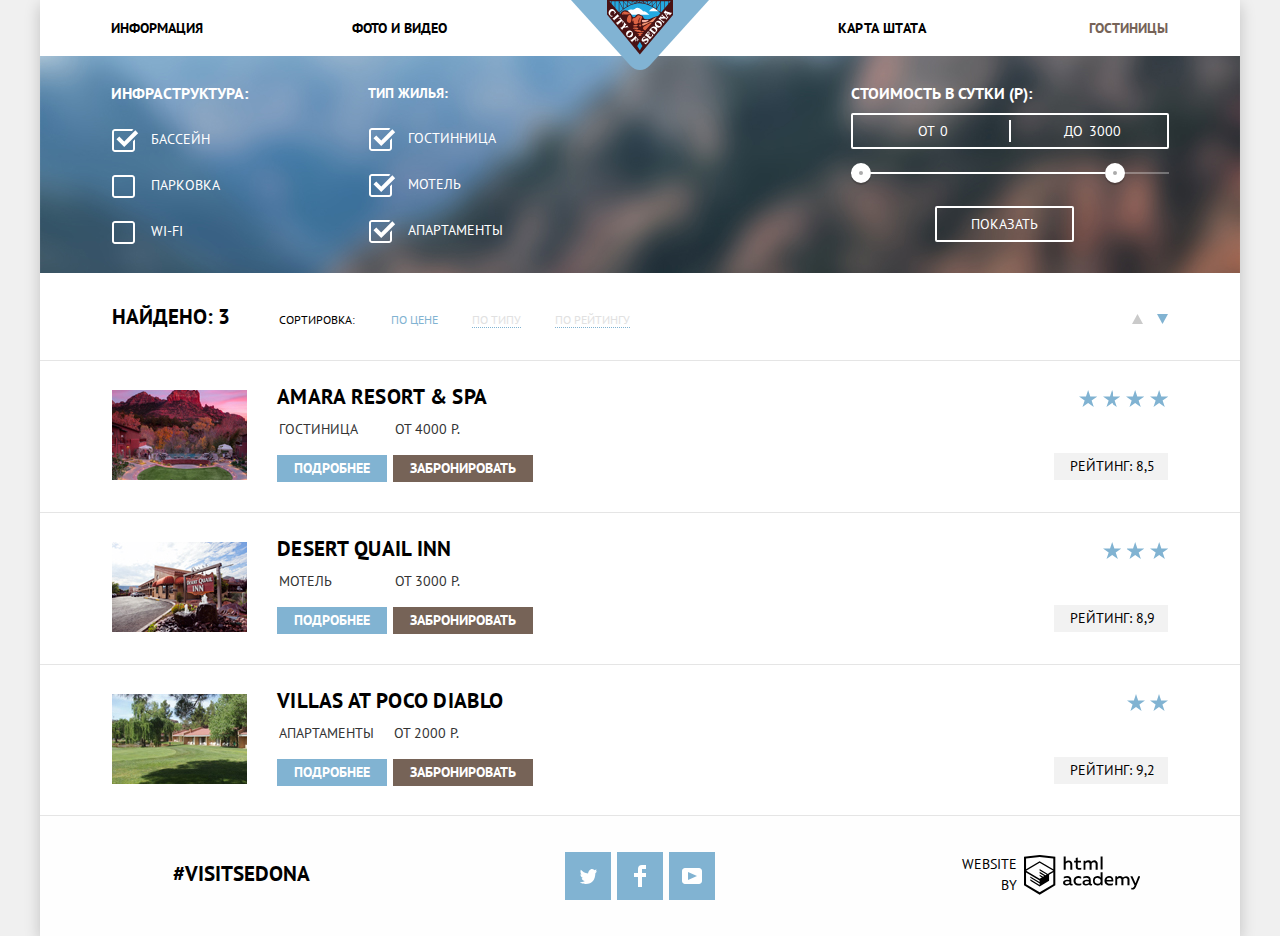
==== commit d24e2ad4: "правки" ====
--- a/hotels.html
+++ b/hotels.html
@@ -113,7 +113,7 @@
                 <h3><a class="hotel-name amara" href="#">Amara Resort & Spa</a></h3>
                 <table class="hotel-table">
                   <tr>
-                    <td class="pricehotel">гостинница</td>
+                    <td class="pricehotel">гостиница</td>
                     <td class="pricehotel">от 4000 р.</td>
                   </tr>
                 </table>
--- a/css/index.css
+++ b/css/index.css
@@ -1,5 +1,6 @@
 .site {
   margin: 0 auto;
+  min-width: 1200px;
   width: 1200px;
   box-shadow: 0 5px 15px 0 rgba(0, 0, 0, 0.2);
 }
@@ -15,15 +16,16 @@
 }
 
 body {
-  margin: 0;
+  margin: 0 auto;
   padding: 0;
   font-family: "PT Sans", "Arial", sans-serif;
   font-size: 14px;
-  line-height: 24px;
+  line-height: 21px;
   font-weight: 400;
   color: #000000;
   background-color: #f0f0f0;
   text-transform: uppercase;
+  min-width: 1200px;
 }
 
 header {
@@ -57,8 +59,9 @@
 }
 
 .main-navigation {
+  position: relative;
   font-size: 16px;
-  line-height: 20px;
+  line-height: 21px;
 }
 
 .site-navigation {
@@ -80,7 +83,7 @@
 
 .menu-item-left {
   display: block;
-  padding-left: 70px;
+  padding-left: 71px;
 }
 
 li.menu-item-right {
@@ -93,12 +96,14 @@
   text-align: right;
 }
 
-.menu-item-right li:first-of-type {
-  padding-right: 79px;
-}
-
-.menu-item-left:nth-child(2) {
+.site-navigation li:nth-child(3) {
+  padding-right: 75px;
+  letter-spacing: 0.4px;
+}
+
+.site-navigation li:nth-child(2) {
   margin-right: auto;
+  padding-left: 73px;
 }
 
 .menu-item-right:nth-child(1) {
@@ -179,10 +184,6 @@
   justify-content: space-around;
 }
 
-.future {
-  padding-top: 3px;
-}
-
 .future .future-title {
   width: 500px;
   margin: 0 auto;
@@ -191,6 +192,7 @@
   font-family: "PT Sans", "Arial", sans-serif;
   font-weight: 700;
   font-size: 21px;
+  line-height: 26px;
   text-transform: uppercase;
   text-align: center;
 }
@@ -204,6 +206,7 @@
   font-size: 14px;
   text-align: center;
   color: #333333;
+  padding-bottom: 2px;
 }
 
 .future-item-blue {
@@ -220,17 +223,19 @@
 
 .item-one .future-name {
   max-width: 142px;
-  margin-top: 0px;
+  margin-top: 2px;
   margin-left: auto;
   margin-right: auto;
   margin-bottom: 21px;
+  line-height: 21px;
 }
 
 .future .future-text {
-  margin-top: 5px;
+  margin-top: 7px;
   margin-bottom: 0;
   font-weight: 400;
   font-size: 14px;
+  line-height: 21px;
   color: #333333;
   max-width: 304px;
 }
@@ -262,6 +267,7 @@
 .section-one h3,
 .section-one p {
   text-align: center;
+  line-height: 21px;
 }
 
 .section-one h3 {
@@ -278,7 +284,7 @@
 
 
 .future-number {
-  margin-top: 20px;
+  margin-top: 25px;
   font-weight: 400;
   font-size: 14px;
 }
@@ -329,6 +335,16 @@
   background: url("../img/icon-present.svg") no-repeat center bottom;
 }
 
+.section-blue ul {
+  display: flex;
+  flex-direction: column;
+  align-items: flex-start;
+}
+
+.section-blue li {
+  width: 100%;
+}
+
 .section-blue .item-one {
   display: flex;
   align-items: flex-start;
@@ -336,6 +352,7 @@
 
 .item-one .future-text {
   text-align: center;
+  margin-top: 26px;
 }
 
 .section-two {
@@ -353,7 +370,7 @@
 }
 
 .section-two .future-item {
-  padding: 43px 48px 16px 48px;
+  padding: 46px 48px 16px 48px;
   text-align: center;
 }
 
@@ -363,9 +380,9 @@
 
 .future-item-gray .future-item-wrapper {
   min-height: 256px;
-  padding-top: 45px;
+  padding-top: 47px;
   padding-bottom: 60px;
-  line-height: 23px;
+  line-height: 21px;
 }
 
 .search-btn {
@@ -378,7 +395,7 @@
   line-height: 86px;
   text-align: center;
   color: #ffffff;
-  letter-spacing: -0.5px;
+  letter-spacing: -0.6px;
   background-color: #766357;
 }
 
@@ -454,6 +471,7 @@
   align-items: center;
   width: 100%;
   font-weight: 700;
+  letter-spacing: 0.3px;
 }
 
 .form-date-icon {
@@ -560,7 +578,7 @@
 }
 
 .quote {
-  padding-top: 48px;
+  padding-top: 51px;
   min-height: 290px;
 }
 
@@ -570,18 +588,18 @@
   font-family: "PT Sans", "Arial", sans-serif;
   font-weight: 700;
   font-size: 30px;
-  line-height: 38px;
+  line-height: 36px;
   text-align: center;
 }
 
 .quote p {
   max-width: 450px;
   min-height: 50px;
-  margin: 27px auto 41px auto;
+  margin: 25px auto 43px auto;
   font-family: "PT Sans", "Arial", sans-serif;
   font-weight: 400;
   font-size: 14px;
-  line-height: 22px;
+  line-height: 24px;
   text-align: center;
 }
 
@@ -628,6 +646,7 @@
 }
 
 @-moz-document url-prefix() {
+
   .future-item-gray .future-item-wrapper {
     min-height: 250px;
     padding-bottom: 56px;
@@ -746,13 +765,14 @@
 .section-sorting {
   display: flex;
   align-items: baseline;
-  padding: 22px 72px 18px 72px;
+  padding: 24px 72px 18px 72px;
 }
 
 .section-sorting b {
   margin-right: 49px;
   font-weight: 700;
   font-size: 21px;
+  line-height: 26px;
 }
 
 .section-sorting p {
@@ -837,7 +857,7 @@
 .section-criteria {
   display: flex;
   height: 217px;
-  padding: 26px 68px 28px 71px;
+  padding: 27px 68px 28px 71px;
   color: #ffffff;
   background: url("../img/hotel-top-photo.jpg") no-repeat center -55px;
 }
@@ -971,14 +991,17 @@
 
 .hotel h3 {
   margin: 0;
-  margin-top: -3px;
+  margin-top: -6px;
 }
 
 .hotel {
   display: flex;
   align-items: flex-start;
-  padding: 28px 72px 29px 72px;
+  width: 100%;
+  padding: 29px 72px 29px 72px;
   border-top: 1px solid #e5e5e5;
+  border-bottom: 1px solid transparent;
+  min-height: 151px;
 }
 
 .hotel:last-of-type {
@@ -989,9 +1012,15 @@
   margin-left: 30px;
 }
 
+.hotels ul {
+  display: flex;
+  flex-direction: column;
+  align-items: flex-start;
+}
+
 .hotel-table {
-  margin-bottom: 10px;
-  margin-top: 3px;
+  margin-bottom: 12px;
+  margin-top: 6px;
   font-size: 14px;
 }
 
@@ -1003,8 +1032,9 @@
 
 .hotels .hotel-name {
   font-weight: 700;
-  line-height: 21px;
+  line-height: 26px;
   font-size: 21px;
+  letter-spacing: 0.3px;
 }
 
 .hotels .btn {
@@ -1013,7 +1043,7 @@
 }
 
 .hotel-amara .pricehotel {
-  padding-right: 26px;
+  padding-right: 35px;
   padding-left: 0;
 }
 
@@ -1067,6 +1097,7 @@
   display: inline-block;
   padding: 0 17px;
   line-height: 27px;
+  min-height: 27px;
 }
 
 .btn-to-book {
@@ -1144,11 +1175,11 @@
 }
 
 .searching-checkbox {
-  margin-top: 22px;
+  margin-top: 24px;
 }
 
 .searching-checkbox li {
-  margin-bottom: 22px;
+  margin-bottom: 25px;
 }
 
 .form-group-checkbox .checkbox {
@@ -1163,6 +1194,7 @@
   position: relative;
   padding-left: 40px;
   cursor: pointer;
+  line-height: 21px;
 }
 
 .section-criteria .label-for-checkbox::before {
